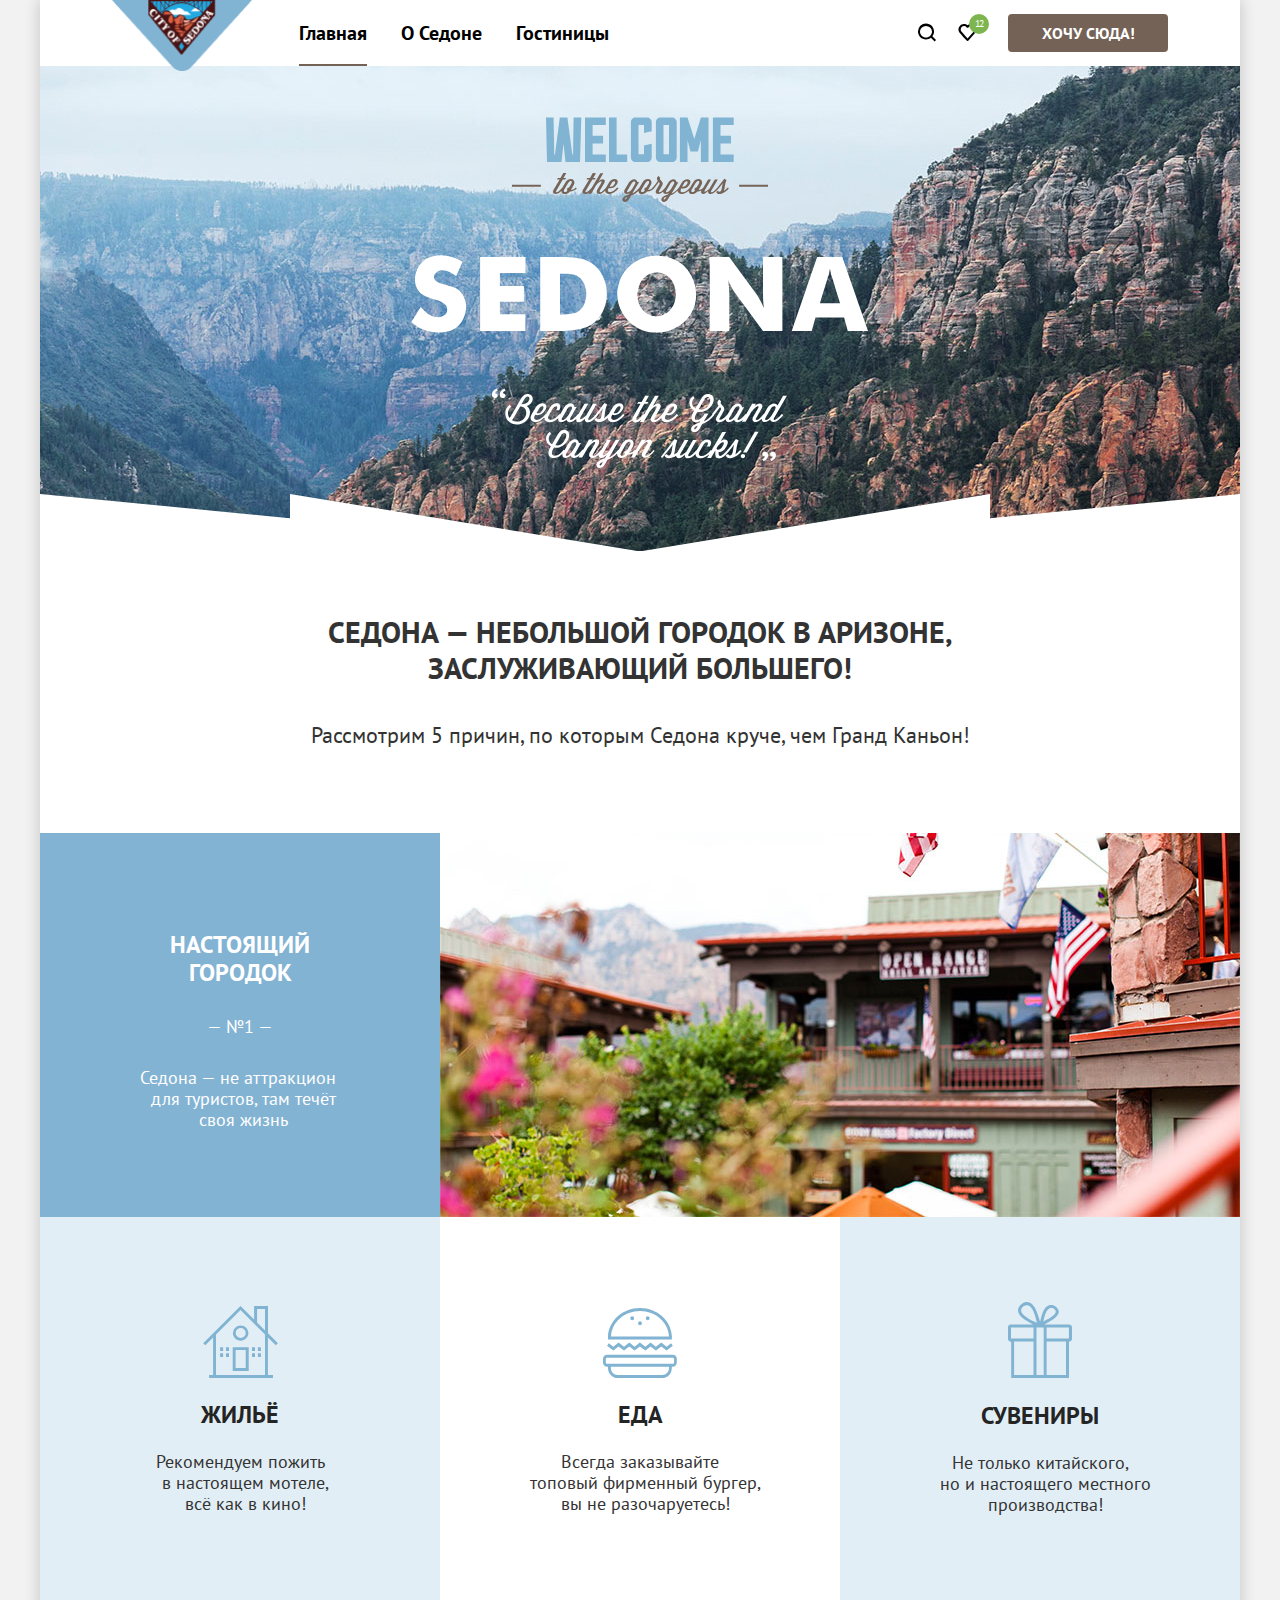
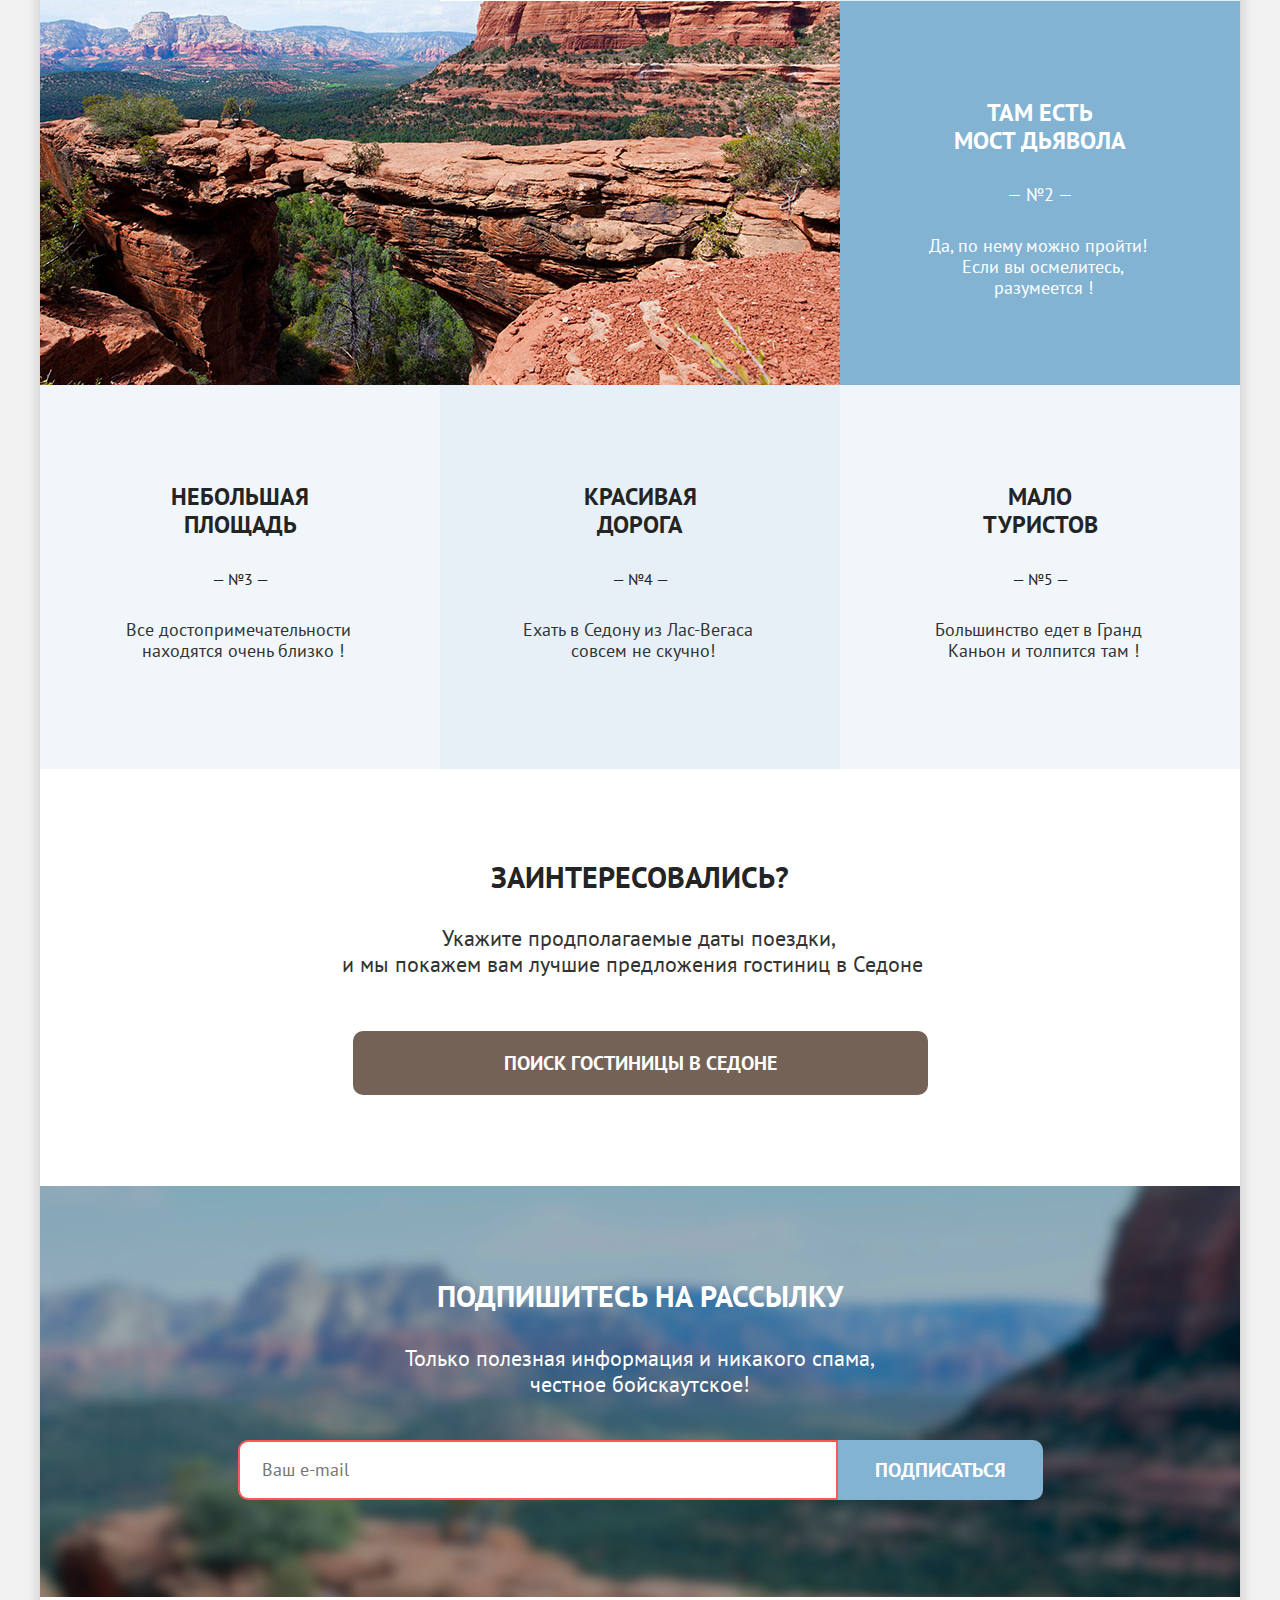
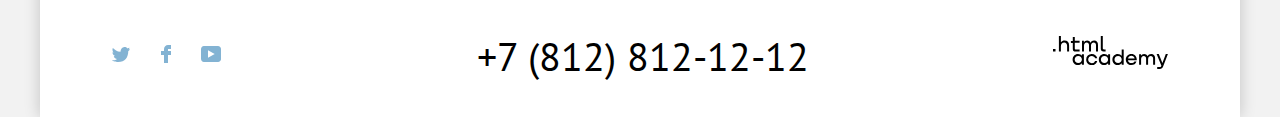
==== index.html @ 701afc69 "victory over advantages 07.11.23" ====
<!DOCTYPE html>
<html class="page" lang="en">
  <head>
    <meta charset="UTF-8" />
    <meta http-equiv="X-UA-Compatible" content="IE=edge" />
    <meta name="viewport" content="width=device-width, initial-scale=1.0" />
    <title>sedona</title>
    <link
      rel="icon"
      type="image/png"
      sizes="32x32"
      href="../sedona/img/favicon.ico"
    />
    <link
      href="https://fonts.googleapis.com/css2?family=Nanum+Pen+Script&family=PT+Sans+Narrow:wght@400;700&family=PT+Sans:wght@400;700&display=swap"
      rel="stylesheet"
    />
    <link rel="stylesheet" href="css/normaliz.css" />
    <link rel="stylesheet" href="css/style.css" />
  </head>

  <body>
    <div class="wrapper">
      <header class="page-header">
        <nav class="navigation">
          <a class="page-logo" href="index.html">
            <img
              src="img/logo.png"
              alt="логотип Седона"
              width="140"
              height="70"
            />
          </a>
          <ul class="navigation-list">
            <li class="navigation-item navigation-item-active">
              <a class="navigation-link active" href="index.html">Главная</a>
            </li>
            <li class="navigation-item">
              <a class="navigation-link" href="info.html">О Седоне</a>
            </li>
            <li class="navigation-item">
              <a class="navigation-link" href="hotels.html">Гостиницы</a>
            </li>
          </ul>
        </nav>

        <ul class="navigation-user">
          <li>
            <a
              class="navigation-user-link serch-link"
              aria-label="поиск отелей"
              href="#"
            >
              <svg
                class="navigation-icon"
                aria-hidden="true"
                focusable="false"
                width="42"
                height="66"
                fill="none"
                xmlns="http://www.w3.org/2000/svg"
              >
                <path
                  d="m30.03 40.05-3.71-3.7c1-1.3 1.7-3 1.7-4.9 0-4.4-3.61-8-8.02-8a8.12 8.12 0 0 0-8.03 8.1c0 4.4 3.61 8 8.03 8 1.8 0 3.5-.6 4.91-1.7l3.71 3.7 1.4-1.5ZM20 37.55c-3.31 0-6.02-2.7-6.02-6a6.03 6.03 0 0 1 12.03 0c0 3.3-2.7 6-6.01 6Z"
                />
              </svg>
              <span class="visually-hidden"> Поиск </span>
            </a>
          </li>

          <li class="navigation-item-wrapper">
            <a
              class="navigation-user-link favorit-link"
              aria-label="переход на страницу избранных отелей"
              href="#"
            >
              <svg
                class="navigation-icon"
                aria-hidden="true"
                focusable="false"
                width="19"
                height="17"
                fill="none"
                xmlns="http://www.w3.org/2000/svg"
              >
                <path
                  d="M9.44 17c-.3 0-.6-.1-.8-.4-5.41-6.1-6.72-7.5-7.02-7.9A5.4 5.4 0 0 1 6.03 0c1.3 0 2.51.5 3.51 1.3a5.47 5.47 0 0 1 9.03 4.1c0 1.3-.5 2.5-1.3 3.4l-7.02 7.9c-.2.2-.4.3-.8.3ZM3.43 7.5c.3.4 3.5 4 6.11 6.9l6.22-7c.5-.5.7-1.2.7-2 0-1.8-1.5-3.3-3.3-3.3-1 0-2.01.5-2.71 1.3-.3.3-.6.4-.9.4-.3 0-.6-.2-.8-.4a3.7 3.7 0 0 0-2.72-1.3c-1.8 0-3.3 1.5-3.3 3.3-.1.9.3 1.6.7 2.1-.1 0-.1 0 0 0Z"
                />
              </svg>
              <span class="visually-hidden"> Любимое </span>
              <div
                class="favorit-couter"
                aria-label="количество отелей в ибранном"
              >
                12
              </div>
            </a>
          </li>
        </ul>
        <a class="button button-hier" aria-label="открыть окно поиска" href="#"
          >Хочу сюда!</a
        >
      </header>

      <main class="page-main">
        <section class="promo-img">
          <h2 class="visually-hidden">Добро пожаловать в Седону</h2>
          <img
            class="logo-velcom"
            src="img/svg/velcom.svg"
            width="458"
            height="352"
            alt="Логотип приветствия города Седона"
          />
        </section>

        <section class="advantages">
          <h2 class="visually-hidden">Преимущества Седоны</h2>
          <p class="lead">
            Седона &mdash;&nbsp;небольшой городок в Аризоне,<br />
            заслуживающий большего!
          </p>
          <p>Рассмотрим 5 причин, по которым Седона круче, чем Гранд Каньон!</p>

          <ul class="description-list">
            <li class="description-item description-first">
              <div class="description-card">
                <h3>Настоящий<br />городок</h3>
                <span>— №1 —</span>
                <p>
                  Седона — не аттракцион<br />
                  для туристов, там течёт<br />
                  своя жизнь
                </p>
              </div>
              
                <img
                  class="advantage-img-first"
                  alt="фото города Седона"
                  src="img/photo-1.png"
                  width="800"
                  height="384"
                />
              
              <ul class="advantages-list">
                <li class="advantages-item house">
                  <div class="advantages-card">
                    <h3>Жильё</h3>
                    <p>
                      Рекомендуем пожить<br />
                      в настоящем мотеле,<br />
                      всё как в кино!
                    </p>
                  </div>
                </li>

                <li class="advantages-item food">
                  <div class="advantages-card">
                    <h3>Еда</h3>
                    <p>
                      Всегда заказывайте<br />
                      топовый фирменный бургер,<br />
                      вы не разочаруетесь!
                    </p>
                  </div>
                </li>

                <li class="advantages-item gift">
                  <div class="advantages-card">
                    <h3>Сувениры</h3>
                    <p>
                      Не только китайского,<br />
                      но и настоящего местного<br />
                      производства!
                    </p>
                  </div>
                </li>
              </ul>
            </li>
            <li class="description-item description-second">
              
                <img
                  alt="Мост Дьявола"
                  src="img/photo-2.png"
                  width="800"
                  height="384"
                />
              
              <div class="description-card">
                <h3>Там есть<br />мост дьявола</h3>
                <span>— №2 —</span>
                <p>
                  Да, по нему можно пройти!<br />
                  Если вы осмелитесь,<br />
                  разумеется !
                </p>
              </div>
            </li>
            <li class="description-item place">
              <div>
                <h3>Небольшая<br />площадь</h3>
                <span>— №3 —</span>
                <p>
                  Все достопримечательности<br />
                  находятся очень близко !
                </p>
              </div>
            </li>
            <li class="description-item road">
              <div>
                <h3>Красивая<br />дорога</h3>
                <span>— №4 —</span>
                <p>
                  Ехать в Седону из Лас-Вегаса<br />
                  совсем не скучно!
                </p>
              </div>
            </li>
            <li class="description-item tourist">
              <div>
                <h3>Мало<br />туристов</h3>
                <span>— №5 —</span>
                <p>
                  Большинство едет в Гранд<br />
                  Каньон и толпится там !
                </p>
              </div>
            </li>
          </ul>
        </section>

        <section class="search">
          <h2 class="search-titel">Заинтересовались?</h2>
          <p class="search-text">
            Укажите продполагаемые даты поездки, <br />и мы покажем вам лучшие
            предложения гостиниц в Седоне
          </p>
          <div class="form-title">
            <a href="#" class="button button-find"> Поиск гостиницы в седоне</a>
          </div>
        </section>

        <section class="mailing">
          <h2 class="mailing-titel">Подпишитесь на рассылку</h2>
          <p class="mailing-text">
            Только полезная информация и никакого спама,<br />
            честное бойскаутское!
          </p>
          <form
            class="mailing-form"
            action="https://echo.htmlacademy.ru"
            method="post"
          >
            <p class="mailing-email">
              <label class="visually-hidden" for="mailing-email">email</label>
              <input
                class="field error"
                placeholder="Ваш e-mail"
                type="email"
                name="mailing-list-email"
                id="mailing-email"
                required
              />
            </p>
            <button class="button mailing-button" type="submit">
              Подписаться
            </button>
          </form>
        </section>
      </main>

      <footer class="page-footer">
        <section class="footer-social">
          <h2 class="visually-hidden">Седона в социальных сетях</h2>
          <ul class="footer-social-list">
            <li class="footer-social-item">
              <a
                class="footer-social-link social-button-tw"
                href="https://twitter.com/htmlacademy_ru"
              >
                <span class="visually-hidden">Твитер</span>
              </a>
            </li>
            <li class="footer-social-item">
              <a
                class="footer-social-link social-button-fb"
                href="https://fecebook.com/htmlacademy"
              >
                <span class="visually-hidden">Фейсбук</span>
              </a>
            </li>
            <li class="footer-social-item">
              <a
                class="footer-social-link social-button-youtube"
                href="https://youtube.com/HTMLAcademyRUS"
              >
                <span class="visually-hidden">Ютуб</span>
              </a>
            </li>
          </ul>

          <div class="footer-contact">
            <h2 class="visually-hidden">Номер телефона</h2>
            <a class="cotacts-fone" href="tel:88128121212"
              >+7 (812) 812-12-12</a
            >
          </div>

          <h2 class="visually-hidden">логотип htmlacademy</h2>
          <div class="footer-foto">
            <a class="footer-link" href="https://htmlacademy.ru/">
              <svg
                class="footer-icon"
                aria-hidden="true"
                focusable="false"
                width="115"
                height="34"
                fill="none"
                xmlns="http://www.w3.org/2000/svg"
              >
                <path
                  d="M0 12.9v2.6h2.5v-2.6H0ZM11.6 4.5c-1.6 0-2.8.7-3.6 1.7h-.1V0h-2v15.5h2v-5.3c0-2.1 1.3-3.6 3.3-3.6 1.8 0 2.9 1.4 2.9 3.2v5.7h2V9.4c.1-3-1.8-4.9-4.5-4.9ZM26.6 4.8h-4.8V1.1h-2v3.8h-1.9v2h1.9v6c0 1.7 1 2.7 2.7 2.7h4.1v-2h-3.7c-.7 0-1.1-.4-1.1-1.1V6.8h4.8v-2ZM41.1 4.6c-1.6 0-2.9.8-3.5 2.1h-.1c-.6-1.2-1.8-2.1-3.4-2.1-1.4 0-2.5.8-3.1 1.8h-.1V4.8H29v10.6h2V10c0-2 1-3.5 2.6-3.5 1.5 0 2.4 1 2.4 2.6v6.3h2V9.8c0-2.4 1.4-3.3 2.6-3.3 1.5 0 2.4 1 2.4 2.6v6.3h2V8.9c.1-2.5-1.4-4.3-3.9-4.3ZM47.8 12.7c0 1.7 1 2.7 2.8 2.7h2v-2h-1.7c-.7 0-1.1-.4-1.1-1.1V0h-2v12.7ZM28.9 19.7c-.9-1.1-2.2-1.8-3.9-1.8-3.1 0-5.4 2.3-5.4 5.6s2.3 5.6 5.4 5.6c1.8 0 3-.8 3.8-1.9h.1v1.6h2V18.2h-2v1.5Zm-3.6 7.4c-2.2 0-3.6-1.6-3.6-3.6s1.4-3.6 3.6-3.6 3.6 1.6 3.6 3.6c0 1.9-1.4 3.6-3.6 3.6ZM44.2 22c-.5-2.4-2.6-4.1-5.4-4.1a5.4 5.4 0 0 0-5.6 5.6c0 3.1 2.2 5.6 5.6 5.6 2.8 0 4.9-1.8 5.4-4.2h-2.1a3.4 3.4 0 0 1-3.3 2.3c-2.2 0-3.6-1.6-3.6-3.6s1.4-3.6 3.6-3.6c1.6 0 2.8 1 3.3 2.2h2.1V22ZM55.1 19.7c-.9-1.1-2.2-1.8-3.9-1.8-3.1 0-5.4 2.3-5.4 5.6s2.3 5.6 5.4 5.6c1.8 0 3-.8 3.8-1.9h.1v1.6h2V18.2h-2v1.5Zm-3.6 7.4c-2.2 0-3.6-1.6-3.6-3.6s1.4-3.6 3.6-3.6 3.6 1.6 3.6 3.6c0 1.9-1.5 3.6-3.6 3.6ZM68.7 19.8c-.9-1.1-2.2-1.9-3.9-1.9-3.1 0-5.4 2.3-5.4 5.6s2.2 5.6 5.4 5.6c1.7 0 3-.8 3.8-1.8h.1v1.5h2V13.4h-2v6.4Zm-3.6 7.3c-2.2 0-3.6-1.6-3.6-3.6s1.4-3.6 3.6-3.6 3.6 1.6 3.6 3.6c-.1 2-1.5 3.6-3.6 3.6ZM78.3 17.9c-3.3 0-5.5 2.5-5.5 5.6 0 3 2.1 5.6 5.5 5.6 2.5 0 4.5-1.3 5.2-3.6h-2.1c-.5 1-1.6 1.6-3 1.6-1.9 0-3.3-1.3-3.4-2.9h8.8c.2-3.6-2-6.3-5.5-6.3Zm0 1.9c1.7 0 3 1 3.3 2.6h-6.5c.3-1.5 1.5-2.6 3.2-2.6ZM98.2 17.9c-1.6 0-2.9.8-3.6 2h-.1c-.6-1.2-1.8-2-3.4-2-1.4 0-2.5.7-3.1 1.8v-1.5h-1.9v10.6h2v-5.4c0-2 1-3.4 2.6-3.5 1.5 0 2.4 1 2.4 2.6v6.3h2v-5.6c0-2.4 1.4-3.3 2.6-3.3 1.5 0 2.4 1 2.4 2.6v6.3h2v-6.5c.1-2.6-1.4-4.4-3.9-4.4ZM109.4 27l-3.6-8.9h-2.2l4.8 11.6c-.3.9-.7 1.2-1.7 1.2h-2.5v2h2.5c1.8 0 2.8-.8 3.5-2.6l4.7-12.2h-2.1l-3.4 8.9Z"
                />
              </svg>
            </a>
          </div>
        </section>
      </footer>
    </div>
    <!-- модальное окно -->
    <div class="modal-container modal-container-close">
      <form
        class="modal-window"
        action="https://echo.htmlacademy.ru"
        method="post"
      >
        <div class="modal-wrapper">
          <div class="modal-header">
            <h2 class="modal-title">Поиск гостиницы в Седоне</h2>
            <button class="button-modal-closed" type="button">
              <span class="visually-hidden">Закрыть</span>
            </button>
          </div>
          <div class="modal-wrapper-date">
            <label class="modal-label" for="arrival">Дата заезда:</label>
            <input
              class="modal-input"
              id="arrival"
              type="text"
              value="27 апреля 2020"
            />
            <svg
              class="modal-input-svg"
              width="15"
              height="15"
              viewBox="0 0 15 15"
              fill="none"
              xmlns="http://www.w3.org/2000/svg"
            >
              <path
                d="M5.5 10C5.8 10 6 9.8 6 9.5C6 9.2 5.8 9 5.5 9C5.2 9 5 9.2 5 9.5C5 9.8 5.2 10 5.5 10Z"
                fill="black"
                opacity="0.3"
              />
              <path
                d="M14 2H12V0H11V2H4V0H3V2H1C0.4 2 0 2.4 0 3V6V7V14C0 14.5 0.4 15 1 15H14C14.5 15 15 14.5 15 14V7V6V3C15 2.4 14.5 2 14 2ZM14 14H1V7H14V14ZM1 6V3H3V5H4V3H11V5H12V3H14V6H1Z"
                fill="black"
                opacity="0.3"
              />
              <path
                d="M7.5 10C7.8 10 8 9.8 8 9.5C8 9.2 7.8 9 7.5 9C7.2 9 7 9.2 7 9.5C7 9.8 7.2 10 7.5 10Z"
                fill="black"
                opacity="0.3"
              />
              <path
                d="M9.5 10C9.8 10 10 9.8 10 9.5C10 9.2 9.8 9 9.5 9C9.2 9 9 9.2 9 9.5C9 9.8 9.2 10 9.5 10Z"
                fill="black"
                opacity="0.3"
              />
              <path
                d="M5.5 11C5.2 11 5 11.2 5 11.5C5 11.8 5.2 12 5.5 12C5.8 12 6 11.8 6 11.5C6 11.2 5.8 11 5.5 11Z"
                fill="black"
                opacity="0.3"
              />
              <path
                d="M3.5 10C3.8 10 4 9.8 4 9.5C4 9.2 3.8 9 3.5 9C3.2 9 3 9.2 3 9.5C3 9.8 3.2 10 3.5 10Z"
                fill="black"
                opacity="0.3"
              />
              <path
                d="M3.5 11C3.2 11 3 11.2 3 11.5C3 11.8 3.2 12 3.5 12C3.8 12 4 11.8 4 11.5C4 11.2 3.8 11 3.5 11Z"
                fill="black"
                opacity="0.3"
              />
              <path
                d="M7.5 11C7.2 11 7 11.2 7 11.5C7 11.8 7.2 12 7.5 12C7.8 12 8 11.8 8 11.5C8 11.2 7.8 11 7.5 11Z"
                fill="black"
                opacity="0.3"
              />
              <path
                d="M9.5 11C9.2 11 9 11.2 9 11.5C9 11.8 9.2 12 9.5 12C9.8 12 10 11.8 10 11.5C10 11.2 9.8 11 9.5 11Z"
                fill="black"
                opacity="0.3"
              />
              <path
                d="M11.5 10C11.8 10 12 9.8 12 9.5C12 9.2 11.8 9 11.5 9C11.2 9 11 9.2 11 9.5C11 9.8 11.2 10 11.5 10Z"
                fill="black"
                opacity="0.3"
              />
              <path
                d="M11.5 11C11.2 11 11 11.2 11 11.5C11 11.8 11.2 12 11.5 12C11.8 12 12 11.8 12 11.5C12 11.2 11.8 11 11.5 11Z"
                fill="black"
                opacity="0.3"
              />
            </svg>
          </div>
          <span class="arrival-text">Мы не можем отправить вас в прошлое.</span>
          <div class="modal-wrapper-date">
            <label class="modal-label" for="departure">Дата выезда:</label>
            <input
              class="modal-input"
              id="departure"
              type="text"
              value="1 сентября 2021"
            />
            <svg
              class="modal-input-svg"
              width="15"
              height="15"
              viewBox="0 0 15 15"
              fill="none"
              xmlns="http://www.w3.org/2000/svg"
            >
              <path
                d="M5.5 10C5.8 10 6 9.8 6 9.5C6 9.2 5.8 9 5.5 9C5.2 9 5 9.2 5 9.5C5 9.8 5.2 10 5.5 10Z"
                fill="black"
                opacity="0.3"
              />
              <path
                d="M14 2H12V0H11V2H4V0H3V2H1C0.4 2 0 2.4 0 3V6V7V14C0 14.5 0.4 15 1 15H14C14.5 15 15 14.5 15 14V7V6V3C15 2.4 14.5 2 14 2ZM14 14H1V7H14V14ZM1 6V3H3V5H4V3H11V5H12V3H14V6H1Z"
                fill="black"
                opacity="0.3"
              />
              <path
                d="M7.5 10C7.8 10 8 9.8 8 9.5C8 9.2 7.8 9 7.5 9C7.2 9 7 9.2 7 9.5C7 9.8 7.2 10 7.5 10Z"
                fill="black"
                opacity="0.3"
              />
              <path
                d="M9.5 10C9.8 10 10 9.8 10 9.5C10 9.2 9.8 9 9.5 9C9.2 9 9 9.2 9 9.5C9 9.8 9.2 10 9.5 10Z"
                fill="black"
                opacity="0.3"
              />
              <path
                d="M5.5 11C5.2 11 5 11.2 5 11.5C5 11.8 5.2 12 5.5 12C5.8 12 6 11.8 6 11.5C6 11.2 5.8 11 5.5 11Z"
                fill="black"
                opacity="0.3"
              />
              <path
                d="M3.5 10C3.8 10 4 9.8 4 9.5C4 9.2 3.8 9 3.5 9C3.2 9 3 9.2 3 9.5C3 9.8 3.2 10 3.5 10Z"
                fill="black"
                opacity="0.3"
              />
              <path
                d="M3.5 11C3.2 11 3 11.2 3 11.5C3 11.8 3.2 12 3.5 12C3.8 12 4 11.8 4 11.5C4 11.2 3.8 11 3.5 11Z"
                fill="black"
                opacity="0.3"
              />
              <path
                d="M7.5 11C7.2 11 7 11.2 7 11.5C7 11.8 7.2 12 7.5 12C7.8 12 8 11.8 8 11.5C8 11.2 7.8 11 7.5 11Z"
                fill="black"
                opacity="0.3"
              />
              <path
                d="M9.5 11C9.2 11 9 11.2 9 11.5C9 11.8 9.2 12 9.5 12C9.8 12 10 11.8 10 11.5C10 11.2 9.8 11 9.5 11Z"
                fill="black"
                opacity="0.3"
              />
              <path
                d="M11.5 10C11.8 10 12 9.8 12 9.5C12 9.2 11.8 9 11.5 9C11.2 9 11 9.2 11 9.5C11 9.8 11.2 10 11.5 10Z"
                fill="black"
                opacity="0.3"
              />
              <path
                d="M11.5 11C11.2 11 11 11.2 11 11.5C11 11.8 11.2 12 11.5 12C11.8 12 12 11.8 12 11.5C12 11.2 11.8 11 11.5 11Z"
                fill="black"
                opacity="0.3"
              />
            </svg>
          </div>
          <span class="departure-text"
            >На эти даты есть свободные номера. Пока есть.</span
          >

          <div class="modal-number">
            <div class="modal-wrapper-number">
              <label class="modal-label" for="adult">Взрослые:</label>
              <div class="modal-button-wrapper">
                <input class="modal-input" id="adult" type="number" value="2" />
                <button class="modal-input-minus" type="button">
                  <span class="visually-hidden">Уменьшить количество</span>
                </button>
                <button class="modal-input-plus" type="button">
                  <span class="visually-hidden">Увеличеть количество</span>
                </button>
              </div>
            </div>
            <div class="modal-wrapper-number">
              <label class="modal-label label-tooltip" for="children"
                >Дети:</label
              >
              <svg
                class="tooltip-svg"
                width="25"
                height="25"
                viewBox="0 0 25 25"
                fill="none"
                xmlns="http://www.w3.org/2000/svg"
              >
                <circle cx="12.5" cy="12.5" r="12.5" fill="#83B3D3" />
              </svg>
              <div class="tooltip-wrapper">
                <span class="tooltip-text"
                  >Укажите количество детей,<br />
                  которые будут с вами,возраст<br />
                  которых от 6 до 18 лет. Дети<br />
                  до 6 лет размещаются<br />
                  бесплатно.
                </span>
              </div>
              <div class="modal-button-wrapper">
                <input
                  class="modal-input"
                  id="children"
                  type="number"
                  value="1"
                />
                <button class="modal-input-minus" type="button">
                  <span class="visually-hidden">Уменьшить количество</span>
                </button>
                <button class="modal-input-plus" type="button">
                  <span class="visually-hidden">Увеличеть количество</span>
                </button>
              </div>
            </div>
          </div>
          <button class="modal-button" type="submit">Найти</button>
        </div>
      </form>
    </div>
  </body>
</html>
---- css/normaliz.css ----
/*! normalize.css v8.0.1 | MIT License | github.com/necolas/normalize.css */

/* Document
   ========================================================================== */

/**
 * 1. Correct the line height in all browsers.
 * 2. Prevent adjustments of font size after orientation changes in iOS.
 */

 html {
	line-height: 1.15; /* 1 */
	-webkit-text-size-adjust: 100%; /* 2 */
 }
 
 /* Sections
	 ========================================================================== */
 
 /**
  * Remove the margin in all browsers.
  */
 
 body {
	margin: 0;
 }
 
 /**
  * Render the `main` element consistently in IE.
  */
 
 main {
	display: block;
 }
 
 /**
  * Correct the font size and margin on `h1` elements within `section` and
  * `article` contexts in Chrome, Firefox, and Safari.
  */
 
 h1 {
	font-size: 2em;
	margin: 0.67em 0;
 }
 
 /* Grouping content
	 ========================================================================== */
 
 /**
  * 1. Add the correct box sizing in Firefox.
  * 2. Show the overflow in Edge and IE.
  */
 
 hr {
	box-sizing: content-box; /* 1 */
	height: 0; /* 1 */
	overflow: visible; /* 2 */
 }
 
 /**
  * 1. Correct the inheritance and scaling of font size in all browsers.
  * 2. Correct the odd `em` font sizing in all browsers.
  */
 
 pre {
	font-family: monospace, monospace; /* 1 */
	font-size: 1em; /* 2 */
 }
 
 /* Text-level semantics
	 ========================================================================== */
 
 /**
  * Remove the gray background on active links in IE 10.
  */
 
 a {
	background-color: transparent;
 }
 
 /**
  * 1. Remove the bottom border in Chrome 57-
  * 2. Add the correct text decoration in Chrome, Edge, IE, Opera, and Safari.
  */
 
 abbr[title] {
	border-bottom: none; /* 1 */
	text-decoration: underline; /* 2 */
	text-decoration: underline dotted; /* 2 */
 }
 
 /**
  * Add the correct font weight in Chrome, Edge, and Safari.
  */
 
 b,
 strong {
	font-weight: bolder;
 }
 
 /**
  * 1. Correct the inheritance and scaling of font size in all browsers.
  * 2. Correct the odd `em` font sizing in all browsers.
  */
 
 code,
 kbd,
 samp {
	font-family: monospace, monospace; /* 1 */
	font-size: 1em; /* 2 */
 }
 
 /**
  * Add the correct font size in all browsers.
  */
 
 small {
	font-size: 80%;
 }
 
 /**
  * Prevent `sub` and `sup` elements from affecting the line height in
  * all browsers.
  */
 
 sub,
 sup {
	font-size: 75%;
	line-height: 0;
	position: relative;
	vertical-align: baseline;
 }
 
 sub {
	bottom: -0.25em;
 }
 
 sup {
	top: -0.5em;
 }
 
 /* Embedded content
	 ========================================================================== */
 
 /**
  * Remove the border on images inside links in IE 10.
  */
 
 img {
	border-style: none;
 }
 
 /* Forms
	 ========================================================================== */
 
 /**
  * 1. Change the font styles in all browsers.
  * 2. Remove the margin in Firefox and Safari.
  */
 
 button,
 input,
 optgroup,
 select,
 textarea {
	font-family: inherit; /* 1 */
	font-size: 100%; /* 1 */
	line-height: 1.15; /* 1 */
	margin: 0; /* 2 */
 }
 
 /**
  * Show the overflow in IE.
  * 1. Show the overflow in Edge.
  */
 
 button,
 input { /* 1 */
	overflow: visible;
 }
 
 /**
  * Remove the inheritance of text transform in Edge, Firefox, and IE.
  * 1. Remove the inheritance of text transform in Firefox.
  */
 
 button,
 select { /* 1 */
	text-transform: none;
 }
 
 /**
  * Correct the inability to style clickable types in iOS and Safari.
  */
 
 button,
 [type="button"],
 [type="reset"],
 [type="submit"] {
	-webkit-appearance: button;
 }
 
 /**
  * Remove the inner border and padding in Firefox.
  */
 
 button::-moz-focus-inner,
 [type="button"]::-moz-focus-inner,
 [type="reset"]::-moz-focus-inner,
 [type="submit"]::-moz-focus-inner {
	border-style: none;
	padding: 0;
 }
 
 /**
  * Restore the focus styles unset by the previous rule.
  */
 
 button:-moz-focusring,
 [type="button"]:-moz-focusring,
 [type="reset"]:-moz-focusring,
 [type="submit"]:-moz-focusring {
	outline: 1px dotted ButtonText;
 }
 
 /**
  * Correct the padding in Firefox.
  */
 
 fieldset {
	padding: 0.35em 0.75em 0.625em;
 }
 
 /**
  * 1. Correct the text wrapping in Edge and IE.
  * 2. Correct the color inheritance from `fieldset` elements in IE.
  * 3. Remove the padding so developers are not caught out when they zero out
  *    `fieldset` elements in all browsers.
  */
 
 legend {
	box-sizing: border-box; /* 1 */
	color: inherit; /* 2 */
	display: table; /* 1 */
	max-width: 100%; /* 1 */
	padding: 0; /* 3 */
	white-space: normal; /* 1 */
 }
 
 /**
  * Add the correct vertical alignment in Chrome, Firefox, and Opera.
  */
 
 progress {
	vertical-align: baseline;
 }
 
 /**
  * Remove the default vertical scrollbar in IE 10+.
  */
 
 textarea {
	overflow: auto;
 }
 
 /**
  * 1. Add the correct box sizing in IE 10.
  * 2. Remove the padding in IE 10.
  */
 
 [type="checkbox"],
 [type="radio"] {
	box-sizing: border-box; /* 1 */
	padding: 0; /* 2 */
 }
 
 /**
  * Correct the cursor style of increment and decrement buttons in Chrome.
  */
 
 [type="number"]::-webkit-inner-spin-button,
 [type="number"]::-webkit-outer-spin-button {
	height: auto;
 }
 
 /**
  * 1. Correct the odd appearance in Chrome and Safari.
  * 2. Correct the outline style in Safari.
  */
 
 [type="search"] {
	-webkit-appearance: textfield; /* 1 */
	outline-offset: -2px; /* 2 */
 }
 
 /**
  * Remove the inner padding in Chrome and Safari on macOS.
  */
 
 [type="search"]::-webkit-search-decoration {
	-webkit-appearance: none;
 }
 
 /**
  * 1. Correct the inability to style clickable types in iOS and Safari.
  * 2. Change font properties to `inherit` in Safari.
  */
 
 ::-webkit-file-upload-button {
	-webkit-appearance: button; /* 1 */
	font: inherit; /* 2 */
 }
 
 /* Interactive
	 ========================================================================== */
 
 /*
  * Add the correct display in Edge, IE 10+, and Firefox.
  */
 
 details {
	display: block;
 }
 
 /*
  * Add the correct display in all browsers.
  */
 
 summary {
	display: list-item;
 }
 
 /* Misc
	 ========================================================================== */
 
 /**
  * Add the correct display in IE 10+.
  */
 
 template {
	display: none;
 }
 
 /**
  * Add the correct display in IE 10.
  */
 
 [hidden] {
	display: none;
 }
---- css/style.css ----
@font-face {
  font-family: "PT Sans";
  src:
    url("../fonts/PTSans-Bold.woff2") format("woff2"),
    url("../fonts/PTSans-Bold.woff") format("woff");
  font-weight: bold;
  font-style: normal;
  font-display: swap;
}

@font-face {
  font-family: "PT Sans";
  src:
    url("../fonts/PTSans-Regular.woff2") format("woff2"),
    url("../fonts/PTSans-Regular.woff") format("woff");
  font-weight: normal;
  font-style: normal;
  font-display: swap;
}

html {
  width: 100%;
  height: 100%;
}

body {
  min-width: 1280px;
  position: relative;
  margin: 0;
  padding: 0;
  font-family: "PT Sans", sans-serif;
  font-size: 16px;
  line-height: 26px;
  min-height: 100%;
  color: #242424;

  background-color: #f2f2f2;
  overflow-x: hidden;
}

a {
  color: #000000;
  text-decoration: none;
}

img {
  max-width: 100%;
  height: auto;
  display: block;
  object-fit: contain;
}

.page {
  color: #333333;
  font-family: "PT Sans", sans-serif;
}

.visually-hidden {
  position: absolute;
  width: 1px;
  height: 1px;
  margin: -1px;
  padding: 0;
  overflow: hidden;
  border: 0;
  clip: rect(0 0 0 0);
}

.wrapper {
  margin: 0 auto;
  width: 1200px;
  display: grid;
  grid-template-columns: 1200px;
  grid-template-rows: min-content 1fr 120px;
  grid-template-areas:
    "header"
    "content"
    "footer";
  background: #ffffff;
  box-shadow: 0 0 15px rgba(0, 0, 0, 0.2);
}

header {
  grid-area: header;
}

main {
  grid-area: content;
}

footer {
  grid-area: footer;
}

.button {
  display: inline-block;
  box-sizing: border-box;
  padding: 14px 20px;
  font-family: inherit;
  font-size: 16px;
  line-height: 20px;
  font-weight: 700;
  text-align: center;
  background-color: #756257;
  color: #ffffff;
  border: none;
  text-transform: uppercase;
  text-decoration: none;

  cursor: pointer;
}

.button-find {
  min-height: 60px;
  font-weight: 700;
  font-size: 20px;
  line-height: 36px;
  width: 575px;

  border-radius: 10px;
  text-transform: uppercase;
}

.button-find:hover {
  background-color: #604e43;
}

.button-find:focus {
  border-radius: 10px;
  border: 3px solid #83b3d3;
}

.button-find:active {
  color: rgba(255, 255, 255, 0.3);
}

.button-hier {
  display: inline-block;
  text-align: center;
  width: 160px;
  min-height: 37px;
  color: #ffffff;
  padding: 9px 15px;
  font-size: 16px;
  font-style: normal;
  font-weight: 700;
  line-height: 20px; /* 125% */
  text-transform: uppercase;
  border-radius: 4px;
  margin-left: 19px;
}

.hotel-details-link:hover,
.button-hier:hover {
  background-color: #615048;
}

.hotel-details-link:focus,
.cotacts-fone:focus,
.button-hier:focus {
  border-radius: 4px;
  outline: 3px solid #83b3d3;
}

.hotel-details-link:active,
.cotacts-fone:active,
.button-hier:active {
  color: rgba(255, 255, 255, 0.3);
}

.page-header {
  display: flex;
  justify-content: space-between;
  align-items: center;
  position: relative;
  padding: 0 72px;
}

.page-logo {
  margin-right: 30px;
}

.navigation {
  display: flex;
  flex-wrap: wrap;
  flex-grow: 1;
  font-weight: 700;
  font-size: 20px;
  line-height: 24px;
  text-transform: capitalize;
  padding-right: 40px;
  margin-bottom: -5px;
}

.navigation-list {
  display: flex;
  flex-wrap: wrap;

  margin: 0;
  padding: 0;
  list-style-type: none;
}

.navigation-link {
  position: relative;
  display: block;
  padding: 20px 17px;
  font-weight: 700;
  font-size: 20px;
  line-height: 26px;
  color: #000000;
}

.navigation-user {
  display: flex;
  align-items: center;
  margin: 0;
  padding: 0;

  list-style: none;
}

.navigation-user-link {
  position: relative;
  display: block;
  width: 44px;
  height: 64px;
}

.serch-link {
  background-color: inherit;
  cursor: pointer;
  margin-right: -4px;
}

.favorite-link {
  display: block;
}

.favorit-couter {
  position: absolute;
  width: 20px;
  height: 20px;
  color: #ffffff;
  border-radius: 50%;
  background: #7db54f;
  text-align: center;
  font-family: "PT Sans", sans-serif;
  font-size: 10px;
  font-style: normal;
  font-weight: 400;
  line-height: 20px;
  letter-spacing: -1px;
  margin-top: 13px;
  margin-left: 24px;
}

.navigation-item-wrapper {
  display: flex;
}

.navigation-icon {
  position: absolute;
  top: 0;
  right: 0;
  bottom: 0;
  left: 0;
  margin: auto;
  fill: #000000;
}

.footer-link:hover svg,
.cotacts-fone:hover,
.navigation-link:hover {
  color: #756257;
}

.favorit-couter:active,
.cotacts-fone:active,
.navigation-link:active {
  color: rgba(117, 98, 87, 0.3);
}

.navigation-user-link:hover svg {
  fill: #756257;
}

.navigation-user-link:active svg {
  fill: rgba(117, 98, 87, 0.3);
}

/* нижнее подчеркивание */
.navigation-item-active ::before {
  position: absolute;
  right: 17px;
  bottom: 0;
  left: 17px;
  height: 2px;
  background-color: #756257;
  content: "";
}

.logo-velcom {
  display: block;
}

.promo-img {
  width: 100%;
  min-height: 485px;
  background-image: url("../img/svg/decor.svg"), url("../img/main-background.png");
  background-position:
    0% 100.1%,
    center 30.5%;
  background-repeat: no-repeat;
  background-size: auto, cover;
  background-color: #ffffff;
}

.promo-img img {
  position: relative;
  left: 371px;
  top: 51px;
}

/* преимущества */

.advantages .lead {
  font-family: "PT Sans", sans-serif;
  font-weight: 700;
  font-size: 30px;
  line-height: 36px;
  text-align: center;
  text-transform: uppercase;
  margin-top: 63px;
}


.advantages .lead + p {
  font-size: 22px;
  line-height: 36px;
  color: #333333;
  margin-top: 31px;
  margin-bottom: 80px;
  text-align: center;
}

.description-list {
  display: grid;
  grid-template-columns: repeat(3, 1fr);
  list-style: none;
  margin: 0;
  padding: 0;
}

.description-first {
  display: grid;
  grid-template-columns: repeat(3, 1fr);
  grid-column: 1 / -1;
}

.description-item img {
  grid-column: span 2;
}

.description-second {
  display: grid;
  grid-template-columns: repeat(3, 1fr);
  grid-column: 1 / -1;
}

.advantages-list {
  display: grid;
  grid-template-columns: repeat(3, 1fr);
  grid-column: 1 /-1;
  list-style: none;
  margin: 0;
  padding: 0;
}

.description-item {
  min-height: 384px;
  text-align: center;
  background: rgba(131, 179, 211, 0.12);
}

.advantages-item {
  min-height: 384px;
  text-align: center;
  background: rgba(131, 179, 211, 0.12);
}

.description-card {
  background: #83b3d3;
}

h3 {
  font-weight: 700;
  font-size: 24px;
  line-height: 28px;
  text-transform: uppercase;
}

.description-item h3 {
  margin-top: 98px;
  margin-bottom: 27px;
}

.description-item p {
  margin-top: 27px;
  text-indent: -10px;
  margin-left: 6px;
}

.advantages-item p {
  margin-top: -5px;
  margin-left: 10px;
}

.advantages-item h3 {
  margin-top: 10px;
}

.advantages p {
  font-weight: 400;
  font-size: 18px;
  line-height: 21px;
  color: #333333;
}

.description-card h3 {
  color: #ffffff;
}

.description-card p {
  color: #ffffff;
}

.description-card span {
  font-weight: 400;
  font-size: 18px;
  line-height: 21px;
  text-transform: uppercase;
  color: #ffffff;
}

.house h3::before {
  content: "";
  display: block;
  width: 75px;
  height: 72px;
  margin: 89px 0 23px 163px;
  background-image: url("../img/svg/icon-house.svg");
  background-repeat: no-repeat;
}

.food h3::before {
  content: "";
  display: block;
  width: 74px;
  height: 70px;
  margin: 91px 0 23px 163px;
  background-image: url("../img/svg/icon-food.svg");
  background-repeat: no-repeat;
}

.gift h3::before {
  content: "";
  display: block;
  width: 75px;
  height: 72px;
  margin: 85px 0 23px 168px;
  padding-bottom: 5px;
  background-image: url("../img/svg/icon-gift.svg");
  background-repeat: no-repeat;
}

.food {
  background: #ffffff;
  width: 400px;
  min-height: 384px;
}

.road {
  background: rgba(131, 179, 211, 0.2);
}

.search {
  min-height: 417px;
  background: #ffffff;
  text-align: center;
  display: flex;
  flex-direction: column;
  align-items: center;
  margin: 0 auto;
}

.search-titel {
  font-size: 30px;
  font-weight: 700;
  line-height: 36px;
  text-transform: uppercase;
  margin-top: 90px;
  margin-bottom: 8px;
}

.search-text {
  font-size: 22px;
  line-height: 26px;
  font-style: normal;
  font-weight: 400;
  color: #333333;
  margin-bottom: -2px;
  text-indent: 12px;
  margin-right: 15px;
}

.form-title {
  margin: 56px 0 0 0;
}

.mailing {
  min-height: 411px;
  background-color: #ffffff;
  background-image: url("../img/background.png");
  text-align: center;
  color: #ffffff;
  display: flex;
  flex-direction: column;
  align-items: center;
}

.mailing-titel {
  font-weight: 700;
  font-size: 30px;
  line-height: 36px;
  text-transform: uppercase;
  margin-top: 92px;
  margin-bottom: 9px;
}

.mailing-text {
  font-weight: 400;
  font-size: 22px;
  line-height: 26px;
  margin-bottom: 27px;
}

.mailing-form {
  display: flex;
  justify-content: center;
  align-items: center;
}

.mailing-form-catalog {
  margin-top: 8px;
  margin-left: 3px;
  margin-bottom: 127px;
}

.field {
  width: 600px;
  height: 60px;
  font-weight: 400;
  font-size: 18px;
  line-height: 26px;
  background: #f2f2f2;
  border-radius: 10px 0 0 10px;
  border: none;
  padding-left: 22px;
  box-sizing: border-box;
}

.field:hover {
  background-color: #e6e6e6;
}

.field:focus {
  border-radius: 10px 0 0 10px;
  border: 3px solid #83b3d3;
  background: #e6e6e6;
}

.error:invalid {
  border-radius: 10px 0 0 10px;
  border: 2px solid #ff5757;
  background: #ffffff;
}

.mailing-button {
  min-height: 60px;
  width: 205px;
  background: #83b3d3;
  border-radius: 0 10px 10px 0;
  color: #ffffff;
  text-align: center;
  font-size: 20px;
  font-style: normal;
  font-weight: 700;
  line-height: 26px;
  text-transform: uppercase;
  text-decoration: none;
  border: none;
}

.apply-button:hover,
.hotel-book-link:hover,
.load-more:hover,
.mailing-list-button:hover,
.mailing-button:hover {
  background-color: #68a2ca;
}

.apply-button:focus {
  border-radius: 4px;
  border: 3px solid #ffffff;
  background: #68a2ca;
}

.apply-button:active {
  opacity: 0.3;
}

.mailing-list-button:focus,
.mailing-button:focus {
  border-radius: 0 10px 10px 0;
  border: 3px solid #756257;
  background: #68a2ca;
}

.hotel-book-link:focus,
.load-more:focus {
  border-radius: 4px;
  outline: 3px solid #756257;
}

.hotel-book-link:active,
.load-more:active,
.mailing-list-button:active,
.mailing-button:active {
  color: rgba(255, 255, 255, 0.3);
}

.mailing-subscribe {
  font-weight: 700;
  font-size: 20px;
  line-height: 60px;
  text-align: center;
}

/* footer */

.page-footer {
  background: #ffffff;
  width: 1200px;
  margin-top: auto;
}

.page-footer-hotels {
  margin-top: 141px;
}

.footer-social {
  width: 1200px;
  height: 120px;
  display: flex;
  justify-content: space-between;
  align-items: center;
}

.footer-social-list {
  display: flex;
  flex-wrap: wrap;
  margin: 0;
  padding: 0;
  margin-left: 63px;
  list-style-type: none;
}

.footer-social-item {
  width: 35px;
  height: 35px;
  margin-right: 10px;
  box-sizing: border-box;
}

.footer-social-item:nth-child(3n) {
  margin-right: 0;
}

.footer-social-link {
  display: block;
  box-sizing: border-box;

  height: 30px;
  background-color: #ffffff;
  background-repeat: no-repeat;
  background-position: center;
}

.footer-social-link:hover {
  background-color: #68a2ca;
}

.footer-social-link:focus {
  border-radius: 10px;
  border: 3px solid #83b3d3;
}

.footer-social-link:active {
  background-color: #68a2ca;
  opacity: 0.3;
}

.social-button-tw {
  background-image: url("../img/svg/twiter.svg");
}

.social-button-fb {
  background-image: url("../img/svg/social-facebook.svg");
}

.social-button-youtube {
  background-image: url("../img/svg/social-youtube.svg");
}

.cotacts-fone {
  font-weight: 400;
  font-size: 40px;
  line-height: 40px;
  text-align: center;
  text-transform: uppercase;
  color: #000000;
  margin-left: 5px;
}

.footer-foto {
  margin-right: 72px;
}

.footer-icon {
  fill: #000000;
}

.footer-link:hover svg {
  fill: #756257;
}

.footer-link:focus svg {
  border-radius: 10px;
  border: 3px solid #83b3d3;
}

.footer-link:active svg {
  opacity: 0.3;
}

.inner-header {
  min-height: 408px;
  background-image: url("../img/catalog-background.png");
  margin: 0;
  margin-top: -41px;
}

.inner-header-titel {
  display: block;
  position: relative;
  font-weight: 700;
  font-size: 60px;
  line-height: 78px;
  color: #ffffff;
  transform: translateX(70px) translateY(35px);
  text-transform: capitalize;
}

.breadcrumbs {
  display: flex;
  flex-wrap: wrap;
  list-style: none;
  margin-left: 30px;
  margin-top: -14px;
}

.breadcrumbs-item {
  margin-left: 29px;
  position: relative;
}

.breadcrumbs-item::after {
  position: absolute;
  content: url("../img/svg/nav-link.svg");
  top: 0;
  right: 84px;
}

.breadcrumbs-link {
  color: #ffffff;
  font-family: "PT Sans", sans-serif;
  font-size: 16px;
  font-style: normal;
  font-weight: 400;
  line-height: normal;
}

.breadcrumbs-link:hover {
  opacity: 0.6;
}

.breadcrumbs-link:focus {
  border-radius: 4px;
  border: 3px solid #83b3d3;
}

.breadcrumbs-link:active {
  opacity: 0.3;
}

.filter {
  display: flex;
  box-sizing: border-box;
  margin-left: 12px;
  margin-top: 45px;
}

.filter-section:nth-child(3) {
  margin-left: 171px;
}

.filter-section {
  border: none;
  margin: 0;
  padding: 0;
  margin-left: 62px;
}

.filter-title {
  font-weight: 700;
  font-size: 20px;
  line-height: 26px;
  color: #ffffff;
}

.filter-list {
  display: block;
  margin: 0;
  padding: 0;
  list-style: none;
  margin-top: 27px;
  margin-left: 38px;
}

.filter-item:not(:last-child) {
  margin-bottom: 10px;
}

.control-label {
  font-size: 18px;
  line-height: 23.29px;
  color: #ffffff;
}

/* Range */
.range {
  max-width: 287px;
}

.range-scale {
  position: relative;
  height: 4px;
  width: 287px;
  background-color: #938d8d;
  border-radius: 2px;
}

.range-bar {
  position: absolute;
  height: 4px;
  background-color: #ffffff;
  left: 0;
  right: 61px;
}

.range-toggle {
  position: absolute;
  width: 20px;
  height: 20px;
  border-radius: 5px;
  border: none;
  cursor: pointer;
}

.range-toggle:hover {
  border-radius: 5px;
  background: #ffffff;
  box-shadow: 0 4px 10px 0 rgba(0, 0, 0, 0.25);
}

.range-toggle:focus {
  border-radius: 5px;
  border: 3px solid #83b3d3;
  background: #ffffff;
  box-shadow: 0 4px 10px 0 rgba(0, 0, 0, 0.25);
}

.range-toggle:active {
  border-radius: 5px;
  border: 2px solid #83b3d3;
  background: #ffffff;
  box-shadow: 0 7px 15px 0 rgba(0, 0, 0, 0.4);
}

.range-toggle-min {
  top: -8px;
}

.range-toggle-max {
  top: -8px;
  right: -10px;
}

.range-wrapper-inputs {
  display: flex;
  justify-content: center;
  margin-top: 34px;
  margin-bottom: 28px;
  position: relative;
}

.range-wrapper-inputs .range-input:nth-child(1) {
  border-right: none;
  border-radius: 4px 0 0 4px;
  appearance: textfield;
}

.range-input:hover {
  border-radius: 4px 0 0 4px;
  border: 2px solid #ffffff;
  opacity: 0.6;
}

.range-input:nth-child(1):focus {
  border-radius: 4px 0 0 4px;
  border: 2px solid var(--basic-white, #ffffff);
  box-shadow: 0 0 0 3px #81b3d2;
}

.range-input:focus {
  border-radius: 0 4px 4px 0;
  border: 2px solid #ffffff;
  box-shadow: 0 0 0 3px #81b3d2;
}

.range-input:nth-child(1):active {
  border-radius: 4px 0 0 4px;
  border: 2px solid var(--basic-white, #ffffff);
  background: #756257;
}

.range-input:active {
  border-radius: 0 4px 4px 0;
  border: 2px solid var(--basic-white, #ffffff);
  background: #756257;
}

/* Control */
.control {
  display: block;
  position: relative;
  cursor: pointer;
}

/* Mark */
.control-mark {
  position: absolute;
  top: 2px;
  left: -40px;
  width: 20px;
  height: 20px;

  border-radius: 4px;
  background: #ffffff;
  border: none;
}

.control:hover .control-mark {
  border-radius: 4px;
  background: rgba(255, 255, 255, 0.6);
}

.control-input:focus + .control-mark {
  border-radius: 4px;
  border: 3px solid #83b3d3;
  background: rgba(255, 255, 255, 0.6);
}

.control-input:not(:active):focus + .control-mark {
  outline: 3px solid var(--special-cold-light);
}

.control:active .control-mark {
  border-radius: 4px;
  background: rgba(255, 255, 255, 0.3);
}

.control-input[type="checkbox"]:checked + .control-mark::before,
.control-input[type="checkbox"]:checked + .control-mark::after {
  position: absolute;
  top: 0;
  left: 4px;
  width: 8.9px;
  height: 12.2px;
  border-right: 2px solid #3f5f72;
  border-bottom: 2px solid #3f5f72;
  transform: rotate(45deg);

  content: "";
}
/* Radio */
.control-input[type="radio"] + .control-mark {
  border-radius: 50%;
  margin-left: 5px;
}

.control-input[type="radio"]:checked + .control-mark::before {
  position: absolute;
  top: 5px;
  left: 5px;
  width: 10px;
  height: 10px;
  background-color: #242424;
  border-radius: 50%;
  content: "";
}

.catalog-filter-label {
  display: flex;
  cursor: pointer;
  font-family: "PT Sans", sans-serif;
  font-size: 18px;
  font-style: normal;
  font-weight: 400;
  line-height: normal;
}

.label-left {
  position: absolute;
  left: 110px;
  top: 10px;
  color: #888383;
}

.label-right {
  position: absolute;
  right: 20px;
  top: 10px;
  color: #888383;
}

.range-input {
  width: 142px;
  height: 48px;
  padding: 0 17px;
  box-sizing: border-box;
  color: #ffffff;
  font: inherit;

  background-color: transparent;
  border-radius: 0 4px 4px 0;
  border: 2px solid #ffffff;
  cursor: pointer;
  appearance: textfield;
}

.range-input::-webkit-outer-spin-button,
.range-input::-webkit-inner-spin-button {
  appearance: none;
  margin: 0;
}

.apply-button {
  font-weight: 700;
  font-size: 16px;
  line-height: 21px;
  width: 160px;
  min-height: 48px;
  background: #83b3d3;
  border-radius: 4px;
}

.reset-button {
  min-height: 23px;
  font-size: 18px;
  line-height: 23px;
  color: #ffffff;
  background: none;
  border: none;
  padding: 0;
  margin-top: 20px;
  cursor: pointer;
}

.reset-button:hover {
  opacity: 0.6;
}

.reset-button:focus {
  border-radius: 4px;
  border: 3px solid var(--special-cold-light, #83b3d3);
}

.reset-button:active {
  opacity: 0.3;
}

.applay-container {
  display: flex;
  flex-direction: column;
  align-items: center;
  margin-top: 59px;
  margin-left: 82px;
}

hr {
  width: 1055px;
  color: #e6e6e6;
  height: 1px;
}

.above {
  margin: 30px 0 30px 70px;
}

.under {
  margin: 30px 30px 0 70px;
}

.load-more {
  color: #ffffff;
  text-align: center;
  font-family: "PT Sans", sans-serif;
  font-size: 20px;
  font-style: normal;
  font-weight: 700;
  line-height: normal;
  text-transform: uppercase;

  width: 619.83px;
  height: 60px;
  background: #83b3d3;
  border-radius: 4px;
  margin-left: 290px;
  margin-right: 290px;
}

.pagination-container {
  display: flex;
  width: 1056px;
  margin: 0;
  padding: 0;
  margin-top: 24px;
  margin-bottom: 45px;
  margin-left: 72px;
  align-items: center;
}

.pagination {
  display: flex;
  flex-wrap: wrap;
  margin: 0;
  padding: 0;
  margin-right: auto;
  list-style-type: none;
  margin-top: -2px;
}

.pagination-link {
  display: block;
  box-sizing: border-box;
  min-width: 55px;
  min-height: 55px;
  padding: 15px;
  background-color: #83b3d3;
  border-radius: 4px;

  font-weight: 700;
  font-size: 20px;
  line-height: 26px;
  text-align: center;
  text-transform: uppercase;
  color: #ffffff;
}

.pagination-link:hover {
  background-color: #68a2ca;
}

.pagination-link:focus {
  border-radius: 4px;
  outline: 3px solid #756257;
  background: #68a2ca;
}

.pagination-link:active {
  opacity: 0.3;
}

.pagination-item {
  margin-bottom: 5px;
}

.pagination-item:not(:last-child) {
  margin-right: 8px;
}

.pagination-curent {
  background: #f2f2f2;
  color: #000000;
}

.mailing-catalog {
  position: relative;
  left: 200px;
  width: 800px;
  min-height: 241px;
  background: #ffffff;
  display: flex;
  flex-direction: column;
  align-items: center;
}

.mailing-catalog-titel {
  font-weight: 700;
  font-size: 30px;
  line-height: 36px;

  text-align: center;
  text-transform: uppercase;
  color: #000000;
}

.mailing-catalog-description {
  font-size: 22px;
  line-height: 26px;
  text-align: center;
  color: #333333;
}

.mailing-list-button {
  width: 200px;
  height: 60px;
  background: #83b3d3;
  border-radius: 0 10px 10px 0;
}

.mailing-list-subscribe {
  font-weight: 700;
  font-size: 20px;
  line-height: 26px;
}
/* сортировка */
.checked {
  color: #83b3d3;
}

.hotel-sorting {
  display: flex;
  flex-wrap: wrap;
  align-items: center;
  justify-content: flex-end;
  max-width: 1057px;
  box-sizing: border-box;
  margin: 0;
  padding: 0;
  margin-top: 25px;
  margin-left: 71px;
}

.hotel-found {
  font-weight: 700;
  font-size: 30px;
  line-height: 39px;
  text-transform: uppercase;
  margin: 0;
  padding: 0;
}

.sorting-type {
  margin-left: 188px;
}

.sorting {
  width: 287px;
  height: 48px;
  border: 2px solid #e6e6e6;
  border-radius: 4px;
  color: #333333;
  font-size: 18px;
  line-height: 23px;
  padding-left: 19px;
  box-sizing: border-box;
  appearance: none;
  background: url("../img/svg/dropdown.svg") no-repeat right;
  background-position-x: calc(100% - 18px);
}

.sorting:hover {
  border-radius: 4px;
  border: 2px solid #83b3d3;
}

.sorting:focus {
  border-radius: 4px;
  border: 2px solid #83b3d3;
}

.sorting:active {
  border-radius: 4px;
  border: 2px solid #e6e6e6;
}

.select-number {
  width: 160px;
  min-height: 48px;
  border-radius: 4px;
  border: 2px solid #e6e6e6;
  color: #333333;
  font-size: 18px;
  line-height: 23px;
  padding-left: 16px;
  margin-left: 47px;
  appearance: none;
  background: url("../img/svg/dropdown.svg") no-repeat right;
  background-position-x: calc(100% - 18px);
}

.select-number:hover,
.sorting:hover {
  border-radius: 4px;
  border: 2px solid #83b3d3;
}

.select-number:focus,
.sorting:focus {
  border-radius: 4px;
  border: 2px solid #83b3d3;
}

.select-number:active,
.sorting:active {
  opacity: 0.3;
}

.sorting-page {
  display: flex;
  align-items: center;
  font-weight: 400;
  font-size: 18px;
  line-height: 23px;
  color: #333333;
}

.view-list {
  list-style: none;
  display: flex;

  margin-left: auto;
}

.view-link {
  display: flex;
  align-items: center;
  justify-content: center;
  margin: 0;
  padding: 0;
  width: 48px;
  height: 48px;
  background-color: #ffffff;
  border-radius: 4px;
  border: 2px solid #e6e6e6;
}

.view-link svg {
  fill: #000000;
}

.view-link:hover {
  border-radius: 4px;
  border: 2px solid #83b3d3;
}

.view-link:focus {
  border-radius: 4px;
  border: 2px solid #83b3d3;
}

.view-link:active {
  border-radius: 4px;
  border: 2px solid #000000;
}

.view-list li:nth-child(2) {
  margin: 0 4px 0 4px;
}

.figure-card img {
  max-width: 100%;
  height: auto;
  display: block;
}

.figure-card:hover {
  opacity: 0.6;
}

.image-focus:focus img {
  outline: 3px solid #83b3d3;
}

.figure-card:active {
  opacity: 0.3;
}

.hotel {
  margin-top: 36px;
}

.hotel-list {
  display: grid;
  grid-template-columns: repeat(3, 340px);
  gap: 10px 18px;
  margin: 0;
  padding: 0;
  margin-left: 73px;
  list-style: none;
  margin-bottom: 31px;
}

.hotel-item {
  padding: 20px;
  display: flex;
  flex-basis: 340px;
  flex-direction: column;

  flex-shrink: 0;
}

.card {
  display: flex;
  flex-direction: column;
  gap: 16px;
}

.hotel-title {
  font-weight: 700;
  font-size: 24px;
  line-height: 31px;
  color: #000000;
}

.hotel-card-link {
  color: #000000;
  text-decoration: none;
}

.hotel-property {
  display: flex;
  margin: 0;
  font-weight: 400;
  font-size: 18px;
  line-height: 21px;
  color: #333333;
}

.card-set {
  width: 300px;
  display: grid;
  grid-template-columns: repeat(2, 140px);
  gap: 20px;
}

.hotel-type {
  color: #333333;
  font-family: "PT Sans", sans-serif;
  font-size: 18px;
  font-style: normal;
  font-weight: 400;
  line-height: normal;
}

.hotel-price {
  color: #333333;
  font-family: "PT Sans", sans-serif;
  font-size: 18px;
  font-style: normal;
  font-weight: 400;
  line-height: normal;
  margin-left: -3px;
}

.hotel-details-link {
  width: 133.01px;
  min-height: 37px;
  padding: 9px 0;
  border-radius: 4px;
  font-weight: 700;
  font-size: 16px;
  line-height: 21px;
  display: flex;
  align-items: center;
  justify-content: center;
}

.rating-card {
  width: 300px;
  display: flex;
  justify-content: space-between;
  min-height: 37px;
}

.hotel-book-link {
  width: 140.94px;
  min-height: 37px;
  padding: 9px 0;
  border-radius: 4px;
  background: #82b3d3;
  display: flex;
  align-items: center;
  justify-content: center;
}

.rating-card-number {
  width: 160px;
  min-height: 37px;
  background: #f2f2f2;
  border-radius: 4px;

  display: flex;
  align-items: center;
  justify-content: center;
}

.hotel-rating-number {

  font-weight: 400;
  font-size: 16px;
  line-height: 21px;
  text-transform: uppercase;
}

.link-green {
  background: #7db54f;
}

.link-green:hover {
  background: #6c9e42;
}

.link-green:focus {
  border-radius: 4px;
  border: 3px solid #756257;
  background: #6c9e42;
}

.link-green:active {
  opacity: 0.3;
}

.star-card {
  align-self: center;
}

.fa {
  margin-right: 5px;
}

.modal-container {
  display: flex;
  position: fixed;
  top: 0;
  left: 0;
  width: 100%;
  height: 100%;
  background-color: rgba(255, 255, 255, 0.8);
  z-index: 2;
}

.modal-container-close {
  display: none;
}

.modal-window {
  position: relative;
  width: 715px;
  height: 561px;
  background-color: rgba(255, 255, 255, 1);
  margin: auto;
  border-radius: 30px;
  box-shadow: 0 25px 50px rgba(0, 0, 0, 0.15);
}

.modal-wrapper {
  display: flex;
  flex-direction: column;
  margin: 62px 70px 70px 70px;
}

.modal-header {
  display: flex;
}

.modal-title {
  width: 499px;
  height: 67px;
  font-weight: 700;
  font-size: 30px;
  line-height: 40px;
  margin: 0;
  margin-bottom: 32px;
  margin-right: 25px;
  text-transform: uppercase;
}

.button-modal-closed {
  position: relative;
  width: 53px;
  height: 53px;
  background-color: rgba(242, 242, 242, 1);
  border: none;
  padding: 0;
  margin: 0;
  margin-top: -8px;
  border-radius: 50%;
  cursor: pointer;
}

.button-modal-closed:hover {
  background-color: rgba(230, 230, 230, 1);
}

.button-modal-closed:focus {
  background-color: rgba(230, 230, 230, 1);
  outline: 3px solid rgba(131, 179, 211, 1);
}

.button-modal-closed:active {
  opacity: 0.6;
  outline: none;
}

.button-modal-closed:active::before,
.button-modal-closed:active::after {
  opacity: 0.6;
}

.button-modal-closed::before,
.button-modal-closed::after {
  position: absolute;
  top: 26px;
  left: 20px;
  content: "";
  width: 14px;
  height: 1px;
  background-color: rgba(0, 0, 0, 1);
}

.button-modal-closed::before {
  transform: rotate(45deg);
}

.button-modal-closed::after {
  transform: rotate(-45deg);
}

.modal-wrapper-date {
  position: relative;
  width: 575px;
  display: flex;
  justify-content: space-between;
}

.modal-label {
  display: flex;
  align-items: center;
  font-weight: 700;
  line-height: 40px;
}

.modal-input {
  font-family: "PT Sans", sans-serif;
  padding: 0;
  margin: 0;
  border: none;
  font-weight: 700;
  font-size: 18px;
  line-height: 40px;
  background-color: rgba(242, 242, 242, 1);
}

.modal-input[type="text"]:hover {
  background-color: rgba(230, 230, 230, 1);
}

.modal-input:focus {
  outline: 3px solid rgba(131, 179, 211, 1);
}

.modal-input[type="text"]:active {
  outline: 2px solid rgba(0, 0, 0, 1);
  background-color: rgba(255, 255, 255, 1);
}

.arrival-text,
.departure-text {
  font-size: 16px;
  line-height: 29px;
  margin-left: 155px;
  margin-bottom: 11px;
}

.arrival-text {
  color: rgba(255, 87, 87, 1);
}

.modal-input-svg {
  position: absolute;
  top: 18px;
  right: 19px;
}

.modal-input[type="text"] {
  width: 420px;
  height: 50px;
  background-color: rgba(242, 242, 242, 1);
  border-radius: 4px;
  padding-left: 19px;
  box-sizing: border-box;
}

.modal-input[type="number"] {
  width: 133px;
  height: 50px;
  text-align: center;
  background-color: rgba(242, 242, 242, 1);
  border-radius: 4px;
}

.modal-input[type="number"]::-webkit-outer-spin-button,
.modal-input[type="number"]::-webkit-inner-spin-button {
  appearance: none;
  margin: 0;
}

.modal-number {
  display: flex;
  justify-content: space-between;
  margin-bottom: 40px;
}

.modal-wrapper-number {
  position: relative;
  display: flex;
  justify-content: space-between;
}

.modal-wrapper-number:first-of-type {
  width: 288px;
  margin-right: 56px;
}

.modal-wrapper-number:last-of-type {
  width: 230px;
}

.modal-button-wrapper {
  position: relative;
}

.modal-input-minus {
  position: absolute;
  left: 13px;
  top: 12px;
  width: 25px;
  height: 25px;
  padding: 0;
  margin: 0;
  border: none;
  cursor: pointer;
}

.modal-input-minus::before {
  content: "";
  position: absolute;
  width: 13px;
  height: 1px;
  left: 6px;
  top: 12px;
  background-color: rgba(0, 0, 0, 0.3);
}

.modal-input-plus {
  position: absolute;
  right: 13px;
  top: 12px;
  width: 25px;
  height: 25px;
  padding: 0;
  margin: 0;
  border: none;
  cursor: pointer;
}

.modal-input-plus::before {
  position: absolute;
  content: "";
  right: 6px;
  top: 12px;
  width: 13px;
  height: 1px;
  background-color: rgba(0, 0, 0, 0.3);
}

.modal-input-plus::after {
  position: absolute;
  content: "";
  right: 6px;
  top: 12px;
  width: 13px;
  height: 1px;
  background-color: rgba(0, 0, 0, 0.3);
  transform: rotate(90deg);
}

.modal-input-minus:hover::before,
.modal-input-plus:hover::after,
.modal-input-plus:hover::before {
  background-color: rgba(0, 0, 0, 1);
}

.modal-input-minus:focus::before,
.modal-input-plus:focus::after,
.modal-input-plus:focus::before {
  background-color: rgba(0, 0, 0, 1);
}

.modal-input-minus:focus,
.modal-input-plus:focus {
  outline: 3px solid rgba(131, 179, 211, 1);
  border-radius: 4px;
}

.modal-input-minus:active::before,
.modal-input-plus:active::after,
.modal-input-plus:active::before {
  background-color: rgba(0, 0, 0, 0.1);
}

.tooltip-svg:hover + .tooltip-wrapper {
  display: block;
}

.tooltip-wrapper {
  display: none;
  position: absolute;
  width: 256px;
  right: 13px;
  bottom: -137px;
  font-size: 16px;
  line-height: 20px;
  background-color: rgba(51, 51, 51, 1);
  border-radius: 10px;
  box-shadow: 0 15px 30px rgba(0, 0, 0, 0.3);
  padding: 15px 0 18px 22px;
}

.tooltip-wrapper::before {
  content: "";
  position: absolute;
  top: -9px;
  left: 118px;
  width: 19px;
  height: 9px;
  background-image: url("../img/svg/info.svg");
}

.tooltip-text {
  font-size: 16px;
  text-align: center;
  line-height: 20px;
  letter-spacing: 1px;
  color: rgba(255, 255, 255, 1);
}

.tooltip-svg {
  display: block;
  position: absolute;
  left: 54px;
  top: 14px;
}

.label-tooltip {
  position: relative;
}

.label-tooltip::before {
  position: absolute;
  content: "";
  width: 1px;
  height: 1px;
  left: 66px;
  top: 22px;
  background-color: rgba(255, 255, 255, 1);
  z-index: 1;
}

.label-tooltip::after {
  position: absolute;
  content: "";
  width: 1px;
  height: 6px;
  left: 66px;
  top: 25px;
  background-color: rgba(255, 255, 255, 1);
  z-index: 1;
}

.modal-button {
  width: 575px;
  display: inline-block;
  height: 60px;
  font-family: "PT Sans", sans-serif;
  font-size: 16px;
  font-weight: 700;
  color: rgba(255, 255, 255, 1);
  text-align: center;
  background-color: rgba(131, 179, 211, 1);
  text-transform: uppercase;
  text-decoration: none;
  border: none;
  padding: 0;
  margin: 0;
  border-radius: 10px;
  cursor: pointer;
  outline: none;
}

.modal-button:hover {
  background-color: rgba(104, 162, 202, 1);
}

.modal-button:focus {
  background-color: rgba(104, 162, 202, 1);
  border: 3px solid rgba(117, 98, 87, 1);
}

.modal-button:active {
  color: rgba(255, 255, 255, 0.3);
}
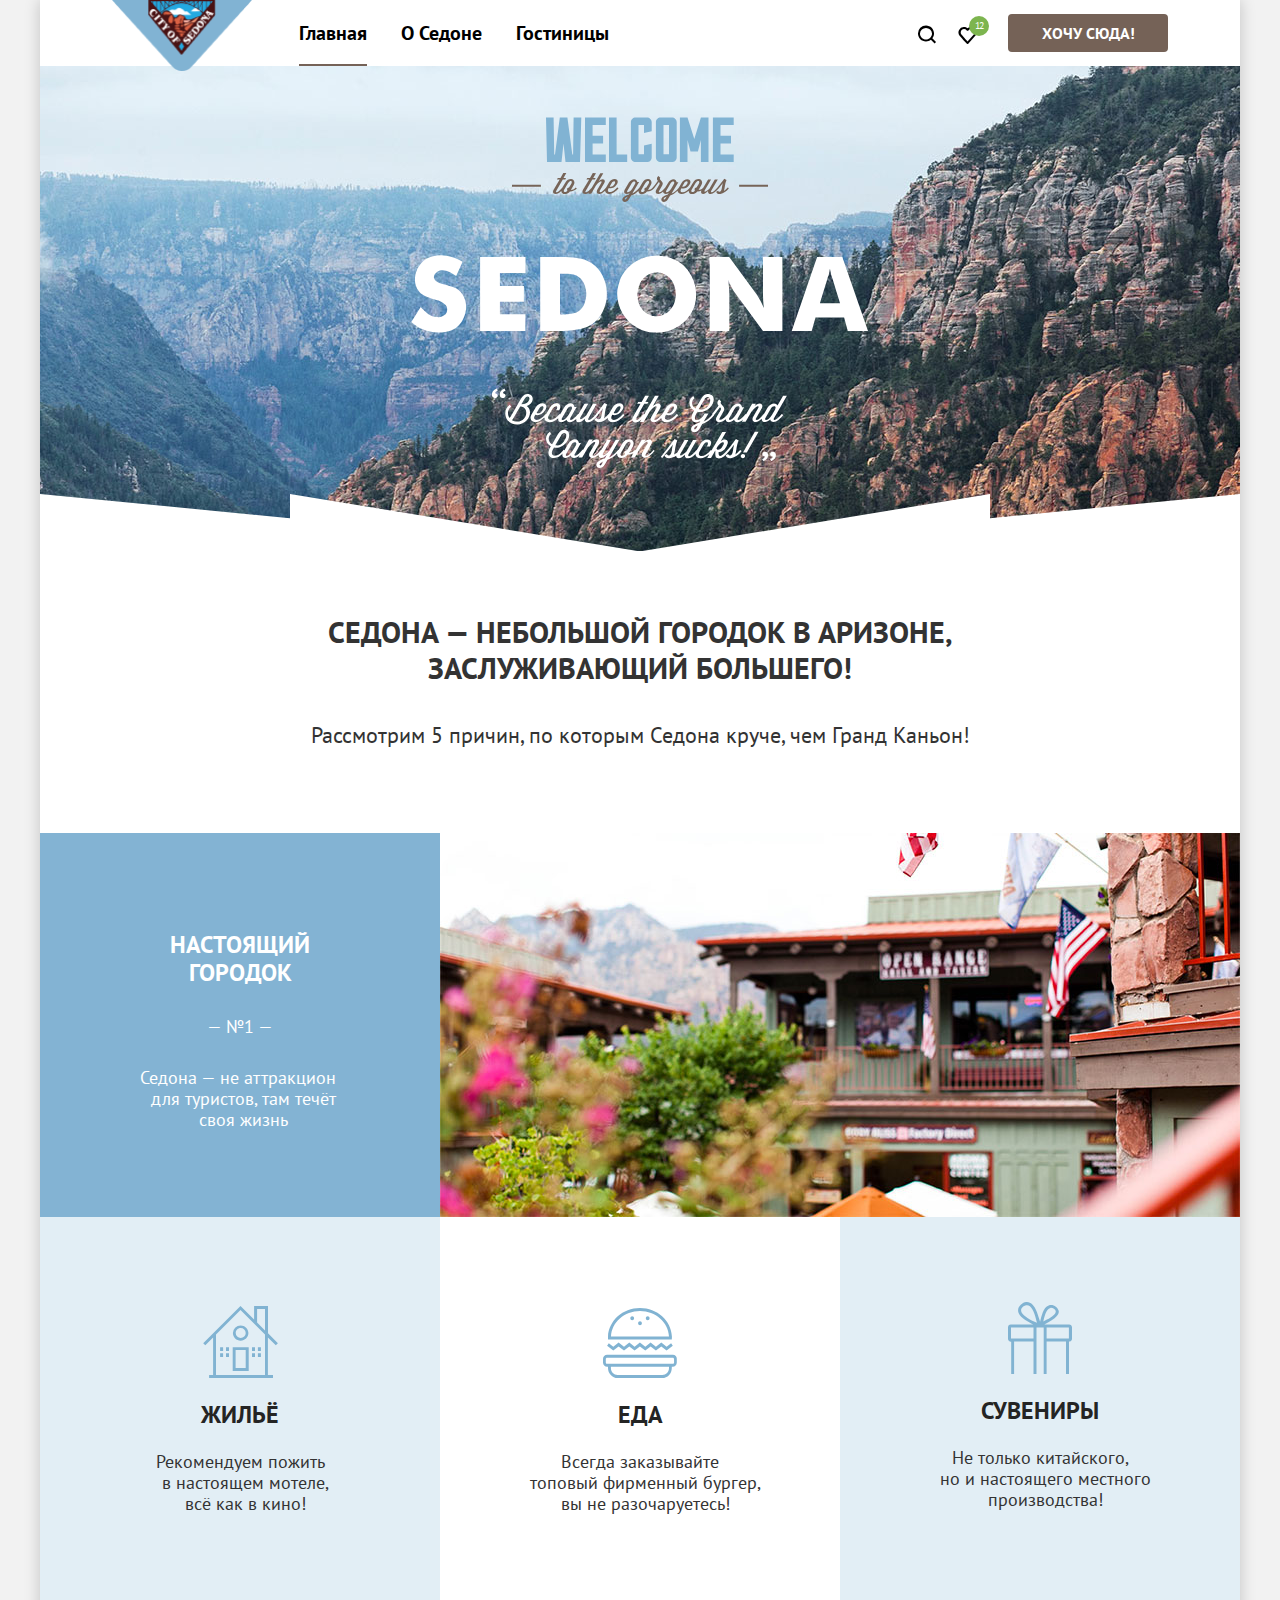
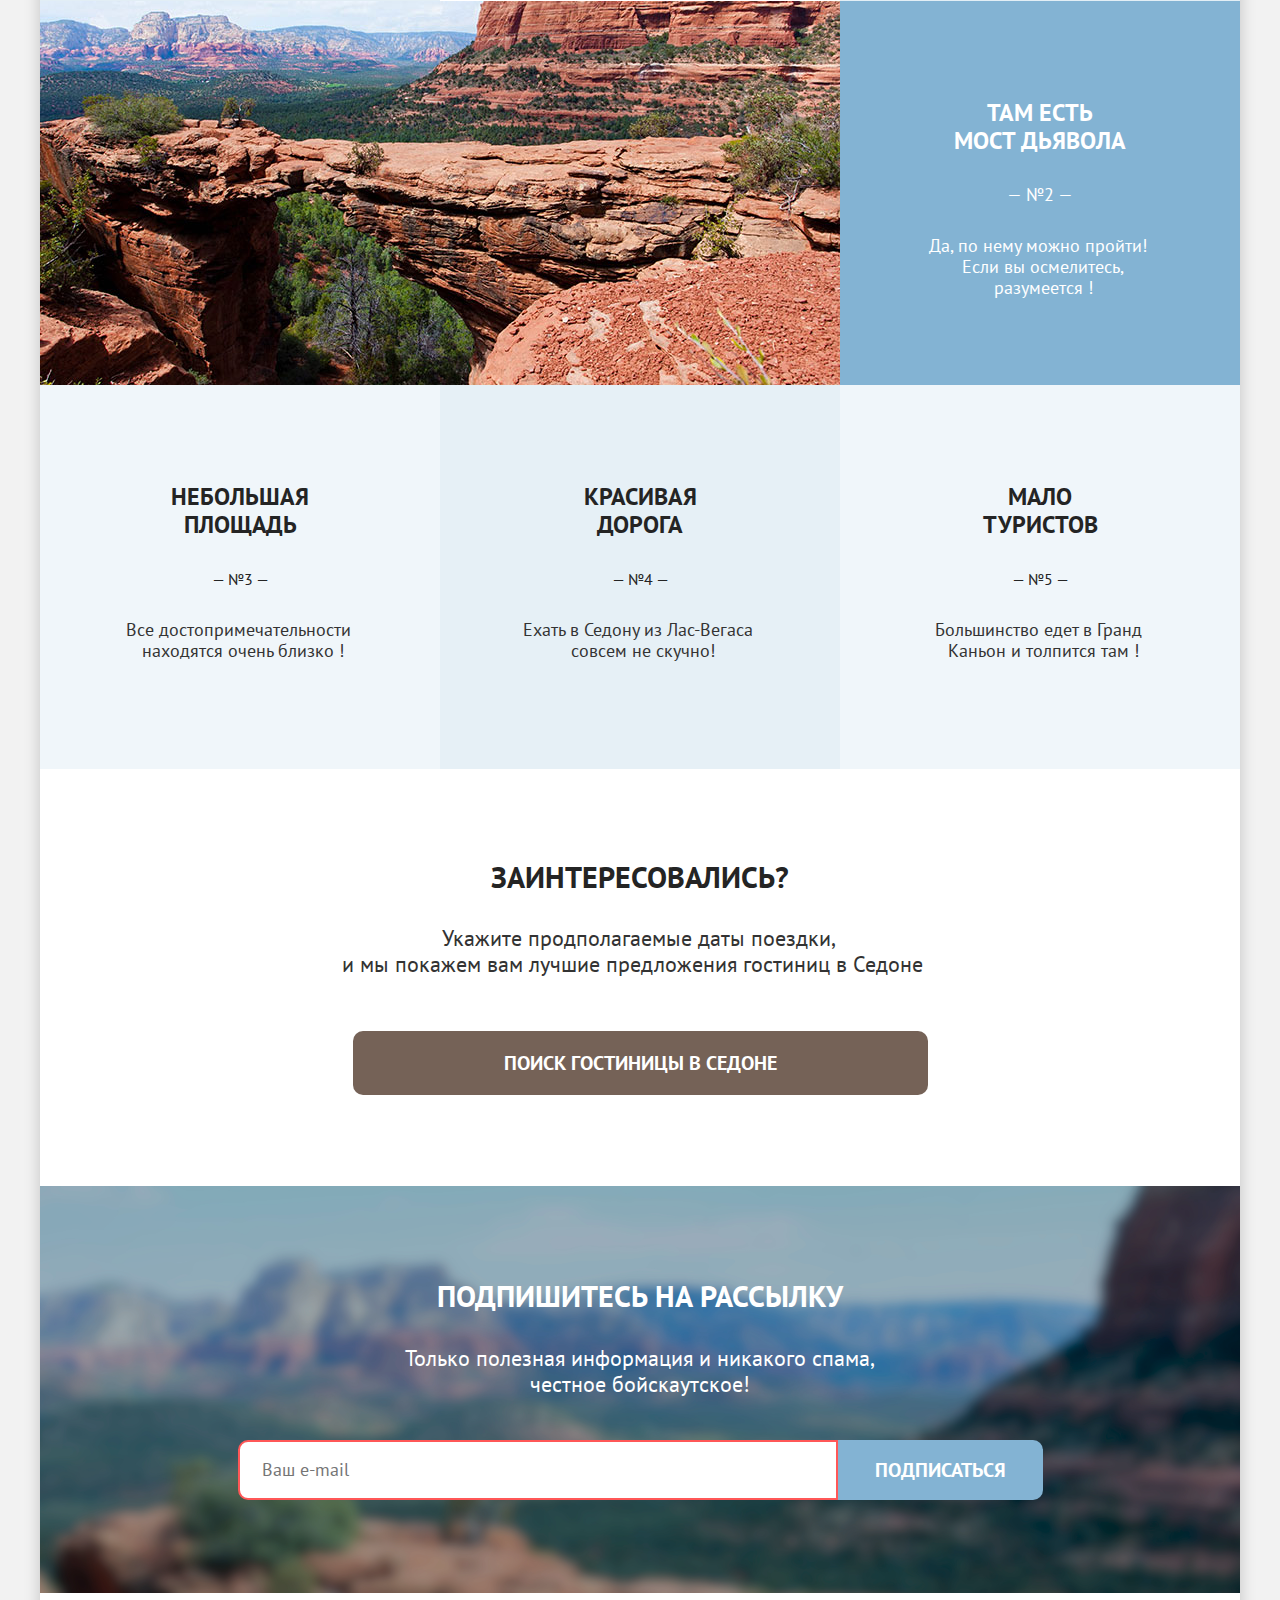
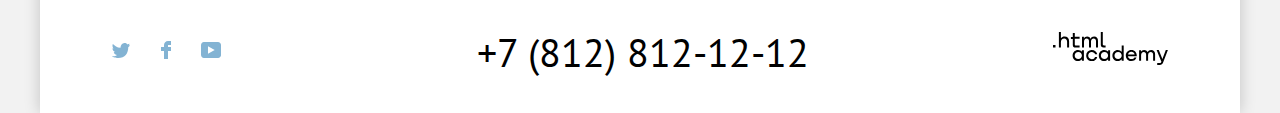
==== commit a7c2b498: "changes project 23.52" ====
--- a/index.html
+++ b/index.html
@@ -42,15 +42,15 @@
               <a class="navigation-link" href="hotels.html">Гостиницы</a>
             </li>
           </ul>
-        </nav>
+        
 
         <ul class="navigation-user">
           <li>
             <a
               class="navigation-user-link serch-link"
-              aria-label="поиск отелей"
               href="#"
             >
+				<span class="visually-hidden"> Поиск </span>
               <svg
                 class="navigation-icon"
                 aria-hidden="true"
@@ -63,17 +63,16 @@
                 <path
                   d="m30.03 40.05-3.71-3.7c1-1.3 1.7-3 1.7-4.9 0-4.4-3.61-8-8.02-8a8.12 8.12 0 0 0-8.03 8.1c0 4.4 3.61 8 8.03 8 1.8 0 3.5-.6 4.91-1.7l3.71 3.7 1.4-1.5ZM20 37.55c-3.31 0-6.02-2.7-6.02-6a6.03 6.03 0 0 1 12.03 0c0 3.3-2.7 6-6.01 6Z"
                 />
-              </svg>
-              <span class="visually-hidden"> Поиск </span>
+              </svg>              
             </a>
           </li>
 
           <li class="navigation-item-wrapper">
             <a
               class="navigation-user-link favorit-link"
-              aria-label="переход на страницу избранных отелей"
               href="#"
             >
+				<span class="visually-hidden"> Любимое </span>
               <svg
                 class="navigation-icon"
                 aria-hidden="true"
@@ -87,16 +86,16 @@
                   d="M9.44 17c-.3 0-.6-.1-.8-.4-5.41-6.1-6.72-7.5-7.02-7.9A5.4 5.4 0 0 1 6.03 0c1.3 0 2.51.5 3.51 1.3a5.47 5.47 0 0 1 9.03 4.1c0 1.3-.5 2.5-1.3 3.4l-7.02 7.9c-.2.2-.4.3-.8.3ZM3.43 7.5c.3.4 3.5 4 6.11 6.9l6.22-7c.5-.5.7-1.2.7-2 0-1.8-1.5-3.3-3.3-3.3-1 0-2.01.5-2.71 1.3-.3.3-.6.4-.9.4-.3 0-.6-.2-.8-.4a3.7 3.7 0 0 0-2.72-1.3c-1.8 0-3.3 1.5-3.3 3.3-.1.9.3 1.6.7 2.1-.1 0-.1 0 0 0Z"
                 />
               </svg>
-              <span class="visually-hidden"> Любимое </span>
+              <span class="visually-hidden"> количество отелей в ибранном </span>
               <div
                 class="favorit-couter"
-                aria-label="количество отелей в ибранном"
               >
                 12
               </div>
             </a>
           </li>
         </ul>
+		  </nav>
         <a class="button button-hier" aria-label="открыть окно поиска" href="#"
           >Хочу сюда!</a
         >
@@ -110,7 +109,7 @@
             src="img/svg/velcom.svg"
             width="458"
             height="352"
-            alt="Логотип приветствия города Седона"
+            alt="Добро пожаловать в великолепную Седону"
           />
         </section>
 
@@ -121,7 +120,6 @@
             заслуживающий большего!
           </p>
           <p>Рассмотрим 5 причин, по которым Седона круче, чем Гранд Каньон!</p>
-
           <ul class="description-list">
             <li class="description-item description-first">
               <div class="description-card">
@@ -133,7 +131,6 @@
                   своя жизнь
                 </p>
               </div>
-              
                 <img
                   class="advantage-img-first"
                   alt="фото города Седона"
@@ -141,7 +138,6 @@
                   width="800"
                   height="384"
                 />
-              
               <ul class="advantages-list">
                 <li class="advantages-item house">
                   <div class="advantages-card">
@@ -153,7 +149,6 @@
                     </p>
                   </div>
                 </li>
-
                 <li class="advantages-item food">
                   <div class="advantages-card">
                     <h3>Еда</h3>
@@ -164,7 +159,6 @@
                     </p>
                   </div>
                 </li>
-
                 <li class="advantages-item gift">
                   <div class="advantages-card">
                     <h3>Сувениры</h3>
@@ -178,14 +172,12 @@
               </ul>
             </li>
             <li class="description-item description-second">
-              
                 <img
                   alt="Мост Дьявола"
                   src="img/photo-2.png"
                   width="800"
                   height="384"
-                />
-              
+                /> 
               <div class="description-card">
                 <h3>Там есть<br />мост дьявола</h3>
                 <span>— №2 —</span>
@@ -230,7 +222,9 @@
         </section>
 
         <section class="search">
-          <h2 class="search-titel">Заинтересовались?</h2>
+			<h2 class="visually-hidden">Поиск гостинец</h2>
+
+          <p class="search-titel">Заинтересовались?</p>
           <p class="search-text">
             Укажите продполагаемые даты поездки, <br />и мы покажем вам лучшие
             предложения гостиниц в Седоне
@@ -269,8 +263,7 @@
         </section>
       </main>
 
-      <footer class="page-footer">
-        <section class="footer-social">
+      <footer class="page-footer"> 
           <h2 class="visually-hidden">Седона в социальных сетях</h2>
           <ul class="footer-social-list">
             <li class="footer-social-item">
@@ -300,13 +293,10 @@
           </ul>
 
           <div class="footer-contact">
-            <h2 class="visually-hidden">Номер телефона</h2>
             <a class="cotacts-fone" href="tel:88128121212"
               >+7 (812) 812-12-12</a
             >
           </div>
-
-          <h2 class="visually-hidden">логотип htmlacademy</h2>
           <div class="footer-foto">
             <a class="footer-link" href="https://htmlacademy.ru/">
               <svg
@@ -324,7 +314,6 @@
               </svg>
             </a>
           </div>
-        </section>
       </footer>
     </div>
     <!-- модальное окно -->
--- a/css/style.css
+++ b/css/style.css
@@ -20,7 +20,7 @@
 
 html {
   width: 100%;
-  height: 100%;
+  height: auto;
 }
 
 body {
@@ -36,6 +36,12 @@
 
   background-color: #f2f2f2;
   overflow-x: hidden;
+}
+
+*,
+*::before,
+*::after {
+  box-sizing: border-box;
 }
 
 a {
@@ -94,49 +100,26 @@
 
 .button {
   display: inline-block;
+  width: 140px;
+  min-height: 37px;
+  margin: 0;
   box-sizing: border-box;
-  padding: 14px 20px;
+  padding: 7px 15px 7px;
   font-family: inherit;
   font-size: 16px;
-  line-height: 20px;
+  line-height: 24px;
   font-weight: 700;
   text-align: center;
-  background-color: #756257;
+  background-color: #83b3d3;
   color: #ffffff;
   border: none;
+  border-radius: 4px;
   text-transform: uppercase;
   text-decoration: none;
-
   cursor: pointer;
 }
 
-.button-find {
-  min-height: 60px;
-  font-weight: 700;
-  font-size: 20px;
-  line-height: 36px;
-  width: 575px;
-
-  border-radius: 10px;
-  text-transform: uppercase;
-}
-
-.button-find:hover {
-  background-color: #604e43;
-}
-
-.button-find:focus {
-  border-radius: 10px;
-  border: 3px solid #83b3d3;
-}
-
-.button-find:active {
-  color: rgba(255, 255, 255, 0.3);
-}
-
 .button-hier {
-  display: inline-block;
-  text-align: center;
   width: 160px;
   min-height: 37px;
   color: #ffffff;
@@ -148,16 +131,57 @@
   text-transform: uppercase;
   border-radius: 4px;
   margin-left: 19px;
+  background-color: #756257;
 }
 
 .hotel-details-link:hover,
 .button-hier:hover {
+  background-color: #604e43;
+}
+
+.button-hier:focus {
+  border-radius: 3px;
+  outline: 3px solid #83b3d3;
+}
+
+.hotel-details-link {
+  background-color: #756257;
+  width: 133px;
+  min-height: 37px;
+}
+
+.hotel-details-link:focus {
   background-color: #615048;
-}
-
-.hotel-details-link:focus,
-.cotacts-fone:focus,
-.button-hier:focus {
+  border-radius: 3px;
+  border: 3px solid #82b3d3;
+}
+
+.button-find {
+  min-height: 60px;
+  padding: 14px 20px;
+  font-weight: 700;
+  font-size: 20px;
+  line-height: 36px;
+  width: 575px;
+  background-color: #756257;
+  border-radius: 10px;
+  text-transform: uppercase;
+}
+
+.button-find:hover {
+  background-color: #604e43;
+}
+
+.button-find:focus {
+  border-radius: 10px;
+  outline: 3px solid #83b3d3;
+}
+
+.button-find:active {
+  color: rgba(255, 255, 255, 0.3);
+}
+
+.cotacts-fone:focus {
   border-radius: 4px;
   outline: 3px solid #83b3d3;
 }
@@ -188,7 +212,6 @@
   font-size: 20px;
   line-height: 24px;
   text-transform: capitalize;
-  padding-right: 40px;
   margin-bottom: -5px;
 }
 
@@ -199,6 +222,7 @@
   margin: 0;
   padding: 0;
   list-style-type: none;
+  margin-right: 275px;
 }
 
 .navigation-link {
@@ -216,7 +240,7 @@
   align-items: center;
   margin: 0;
   padding: 0;
-
+  margin-left: 4px;
   list-style: none;
 }
 
@@ -313,7 +337,7 @@
     center 30.5%;
   background-repeat: no-repeat;
   background-size: auto, cover;
-  background-color: #ffffff;
+  background-color: #615861;
 }
 
 .promo-img img {
@@ -520,13 +544,14 @@
 
 .mailing {
   min-height: 411px;
-  background-color: #ffffff;
+  background-color: #615861;
   background-image: url("../img/background.png");
   text-align: center;
   color: #ffffff;
   display: flex;
   flex-direction: column;
   align-items: center;
+  margin-bottom: -4px;
 }
 
 .mailing-titel {
@@ -603,7 +628,7 @@
 }
 
 .apply-button:hover,
-.hotel-book-link:hover,
+.hotel-book:hover,
 .load-more:hover,
 .mailing-list-button:hover,
 .mailing-button:hover {
@@ -612,7 +637,7 @@
 
 .apply-button:focus {
   border-radius: 4px;
-  border: 3px solid #ffffff;
+  outline: 3px solid #ffffff;
   background: #68a2ca;
 }
 
@@ -623,17 +648,17 @@
 .mailing-list-button:focus,
 .mailing-button:focus {
   border-radius: 0 10px 10px 0;
-  border: 3px solid #756257;
+  outline: 3px solid #756257;
   background: #68a2ca;
 }
 
-.hotel-book-link:focus,
+.hotel-book:focus,
 .load-more:focus {
-  border-radius: 4px;
+  border-radius: 3px;
   outline: 3px solid #756257;
 }
 
-.hotel-book-link:active,
+.hotel-book:active,
 .load-more:active,
 .mailing-list-button:active,
 .mailing-button:active {
@@ -652,6 +677,10 @@
 .page-footer {
   background: #ffffff;
   width: 1200px;
+  min-height: 120px;
+  display: flex;
+  justify-content: space-between;
+  align-items: center;
   margin-top: auto;
 }
 
@@ -659,13 +688,6 @@
   margin-top: 141px;
 }
 
-.footer-social {
-  width: 1200px;
-  height: 120px;
-  display: flex;
-  justify-content: space-between;
-  align-items: center;
-}
 
 .footer-social-list {
   display: flex;
@@ -698,7 +720,7 @@
 }
 
 .footer-social-link:hover {
-  background-color: #68a2ca;
+  color: #68a2ca;
 }
 
 .footer-social-link:focus {
@@ -756,6 +778,7 @@
 
 .inner-header {
   min-height: 408px;
+  background-color: #615861;
   background-image: url("../img/catalog-background.png");
   margin: 0;
   margin-top: -41px;
@@ -1104,7 +1127,7 @@
 
 .reset-button:focus {
   border-radius: 4px;
-  border: 3px solid var(--special-cold-light, #83b3d3);
+  border: 3px solid  #83b3d3;
 }
 
 .reset-button:active {
@@ -1119,18 +1142,11 @@
   margin-left: 82px;
 }
 
-hr {
+.line {
+  border-top: 2px solid #e6e6e6;
+  border-bottom: 2px solid #e6e6e6;
   width: 1055px;
-  color: #e6e6e6;
-  height: 1px;
-}
-
-.above {
-  margin: 30px 0 30px 70px;
-}
-
-.under {
-  margin: 30px 30px 0 70px;
+  margin-bottom: 0;
 }
 
 .load-more {
@@ -1142,23 +1158,18 @@
   font-weight: 700;
   line-height: normal;
   text-transform: uppercase;
-
   width: 619.83px;
   height: 60px;
   background: #83b3d3;
   border-radius: 4px;
-  margin-left: 290px;
-  margin-right: 290px;
+  margin: 30px 290px 30px 220px;
 }
 
 .pagination-container {
   display: flex;
   width: 1056px;
-  margin: 0;
-  padding: 0;
-  margin-top: 24px;
+  margin-top: 25px;
   margin-bottom: 45px;
-  margin-left: 72px;
   align-items: center;
 }
 
@@ -1169,7 +1180,6 @@
   padding: 0;
   margin-right: auto;
   list-style-type: none;
-  margin-top: -2px;
 }
 
 .pagination-link {
@@ -1187,6 +1197,7 @@
   text-align: center;
   text-transform: uppercase;
   color: #ffffff;
+  margin-top: 3px;
 }
 
 .pagination-link:hover {
@@ -1225,6 +1236,7 @@
   display: flex;
   flex-direction: column;
   align-items: center;
+  margin-top: -3px;
 }
 
 .mailing-catalog-titel {
@@ -1300,6 +1312,7 @@
   appearance: none;
   background: url("../img/svg/dropdown.svg") no-repeat right;
   background-position-x: calc(100% - 18px);
+  margin-left: 3px;
 }
 
 .sorting:hover {
@@ -1326,7 +1339,7 @@
   font-size: 18px;
   line-height: 23px;
   padding-left: 16px;
-  margin-left: 47px;
+  margin-left: 49px;
   appearance: none;
   background: url("../img/svg/dropdown.svg") no-repeat right;
   background-position-x: calc(100% - 18px);
@@ -1361,9 +1374,13 @@
 .view-list {
   list-style: none;
   display: flex;
-
   margin-left: auto;
 }
+
+.view-item {
+  margin-right: 4px;
+}
+
 
 .view-link {
   display: flex;
@@ -1401,13 +1418,13 @@
   margin: 0 4px 0 4px;
 }
 
-.figure-card img {
+.image-focus img {
   max-width: 100%;
   height: auto;
   display: block;
 }
 
-.figure-card:hover {
+.image-focus:hover {
   opacity: 0.6;
 }
 
@@ -1415,66 +1432,144 @@
   outline: 3px solid #83b3d3;
 }
 
-.figure-card:active {
+.image-focus:active {
   opacity: 0.3;
 }
 
-.hotel {
-  margin-top: 36px;
+.hotel-card {
+  max-width: 1056px;
+  margin: 0 auto;
+  margin-top: 40px;
 }
 
 .hotel-list {
   display: grid;
-  grid-template-columns: repeat(3, 340px);
-  gap: 10px 18px;
-  margin: 0;
-  padding: 0;
-  margin-left: 73px;
-  list-style: none;
-  margin-bottom: 31px;
-}
-
-.hotel-item {
+  align-items: start;
+  grid-template-columns: repeat(3, 1fr);
+  column-gap: 18px;
+  row-gap: 10px;
+  padding-bottom: 34px;
+}
+
+.hotel {
+  display: grid;
+  align-content: start;
+  grid-template-columns: 1fr 26px 140px;
+  grid-template-rows: 206px;
+  grid-template-areas:
+    "image image image"
+    "title title title"
+    "property property property"
+    "button-more . button-book"
+    "stars rate rate";
+  row-gap: 16px;
   padding: 20px;
-  display: flex;
-  flex-basis: 340px;
-  flex-direction: column;
-
-  flex-shrink: 0;
-}
-
-.card {
-  display: flex;
-  flex-direction: column;
-  gap: 16px;
+
+  position: relative;
+  z-index: 0;
+}
+
+.hotel-link {
+  color: #000000;
+  grid-area: title;
+  text-decoration: none;
+}
+
+.hotel-link:hover + .hotel-img {
+  opacity: 0.6;
+}
+
+.hotel-link:focus {
+  outline: none;
+}
+
+.hotel-link:active + .hotel-img {
+  opacity: 0.3;
+}
+
+.hotel-link:focus:not(:active) + .hotel-img {
+  outline: 3px solid #82b3d3;
+}
+
+.hotel-link::before {
+  content: "";
+  position: absolute;
+  top: 0;
+  right: 0;
+  bottom: 160px;
+  left: 0;
+  z-index: 1;
 }
 
 .hotel-title {
-  font-weight: 700;
+  margin: 0;
   font-size: 24px;
   line-height: 31px;
-  color: #000000;
-}
-
-.hotel-card-link {
-  color: #000000;
-  text-decoration: none;
+}
+
+.hotel-img {
+  width: 100%;
+  height: 100%;
+  grid-area: image;
+  object-fit: cover;
+  order: -1;
 }
 
 .hotel-property {
-  display: flex;
-  margin: 0;
   font-weight: 400;
   font-size: 18px;
-  line-height: 21px;
+  line-height: 23px;
   color: #333333;
-}
-
-.card-set {
-  width: 300px;
+  grid-column: property;
   display: grid;
-  grid-template-columns: repeat(2, 140px);
-  gap: 20px;
+  grid-template-columns: 1fr 140px;
+  column-gap: 26px;
+  margin: 0;
+}
+
+.hotel-more {
+  grid-area: button-more;
+}
+
+.hotel-book {
+  grid-area: button-book;
+}
+
+.hotel-rating-number {
+  grid-area: rate;
+  justify-self: end;
+  min-width: 157px;
+  margin: 0;
+  padding: 7px 8px 6px;
+  background-color: #f2f2f2;
+  border-radius: 4px;
+  font-weight: 400;
+  font-size: 16px;
+  line-height: 24px;
+  text-transform: uppercase;
+  text-align: center;
+}
+
+.hotel-star {
+  grid-area: stars;
+  align-self: start;
+}
+
+.star {
+  width: 23px;
+  margin: 5px;
+}
+
+.star-two {
+  width: 46px;
+}
+
+.star-three {
+  width: 92px;
+}
+
+.star-four {
+  width: 115px;
 }
 
 .hotel-type {
@@ -1493,58 +1588,8 @@
   font-style: normal;
   font-weight: 400;
   line-height: normal;
-  margin-left: -3px;
-}
-
-.hotel-details-link {
-  width: 133.01px;
-  min-height: 37px;
-  padding: 9px 0;
-  border-radius: 4px;
-  font-weight: 700;
-  font-size: 16px;
-  line-height: 21px;
-  display: flex;
-  align-items: center;
-  justify-content: center;
-}
-
-.rating-card {
-  width: 300px;
-  display: flex;
-  justify-content: space-between;
-  min-height: 37px;
-}
-
-.hotel-book-link {
-  width: 140.94px;
-  min-height: 37px;
-  padding: 9px 0;
-  border-radius: 4px;
-  background: #82b3d3;
-  display: flex;
-  align-items: center;
-  justify-content: center;
-}
-
-.rating-card-number {
-  width: 160px;
-  min-height: 37px;
-  background: #f2f2f2;
-  border-radius: 4px;
-
-  display: flex;
-  align-items: center;
-  justify-content: center;
-}
-
-.hotel-rating-number {
-
-  font-weight: 400;
-  font-size: 16px;
-  line-height: 21px;
-  text-transform: uppercase;
-}
+}
+
 
 .link-green {
   background: #7db54f;
@@ -1556,7 +1601,7 @@
 
 .link-green:focus {
   border-radius: 4px;
-  border: 3px solid #756257;
+  outline: 3px solid #756257;
   background: #6c9e42;
 }
 
